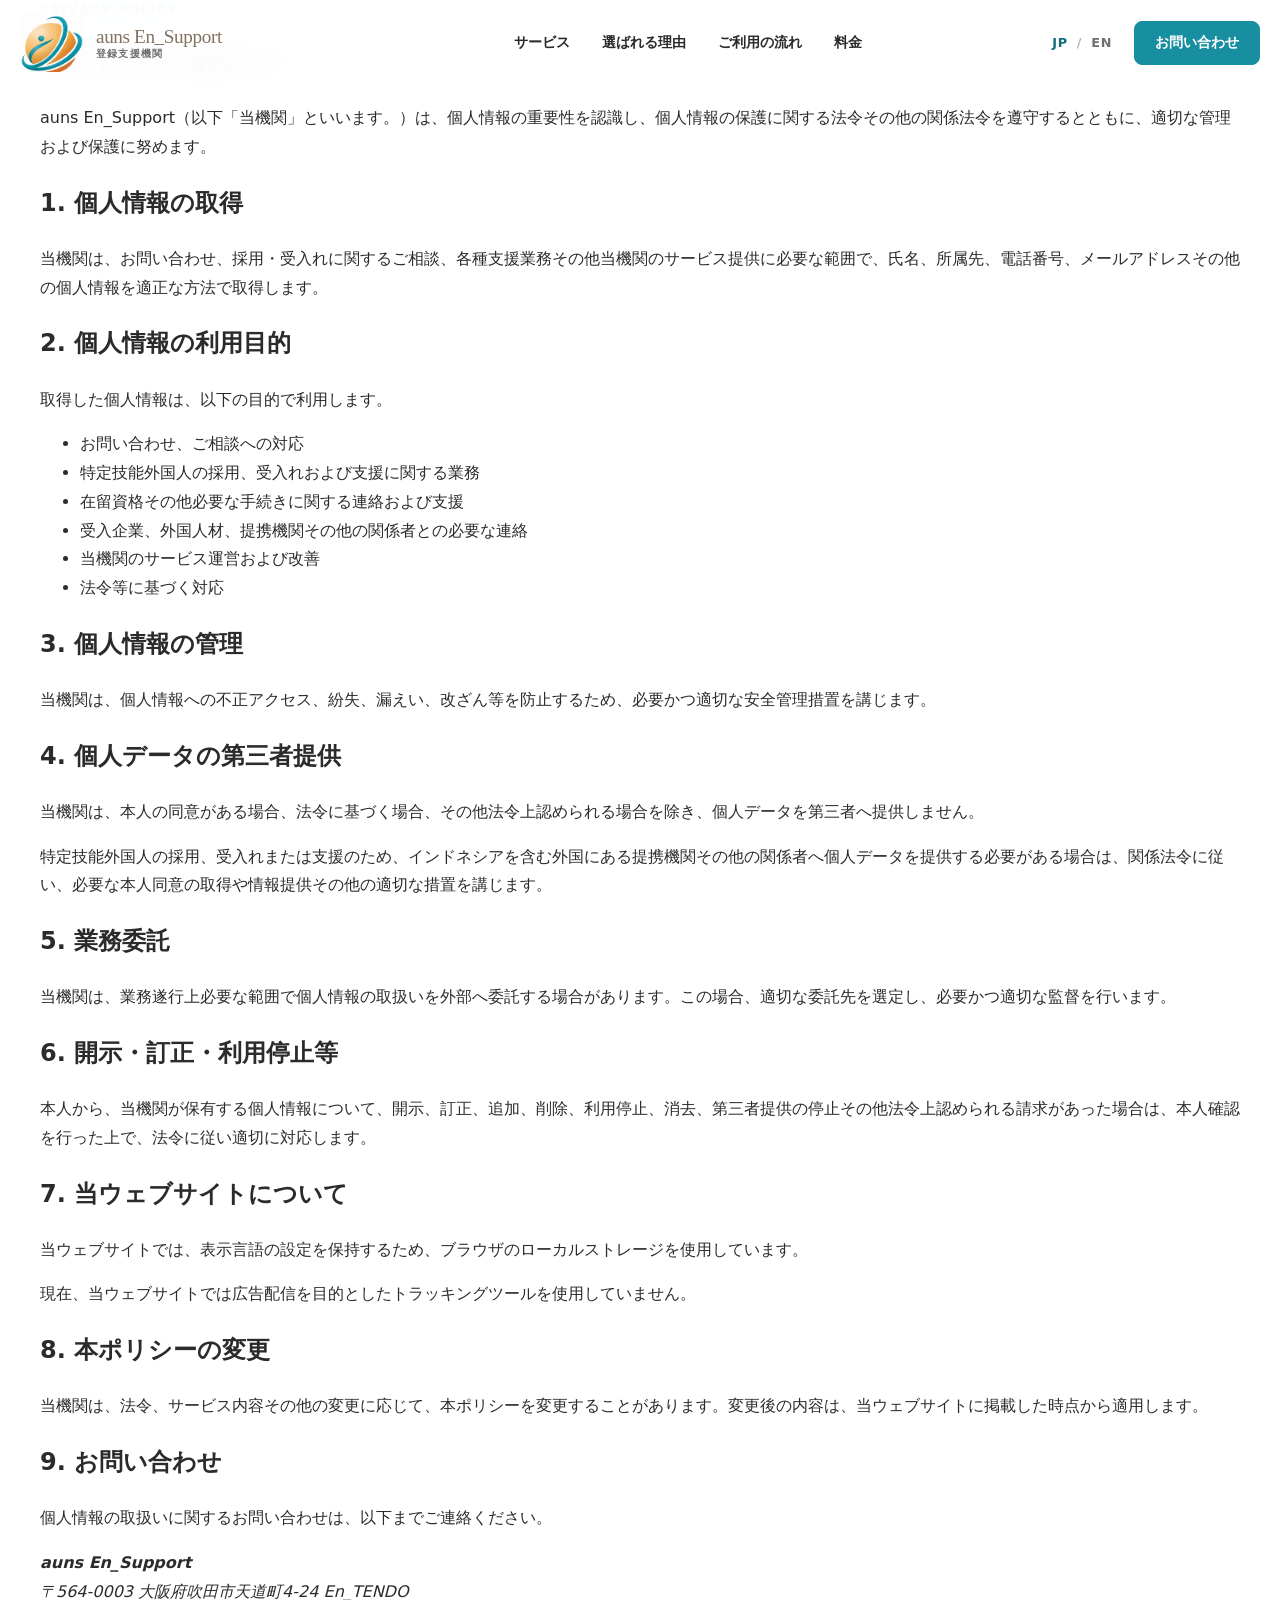
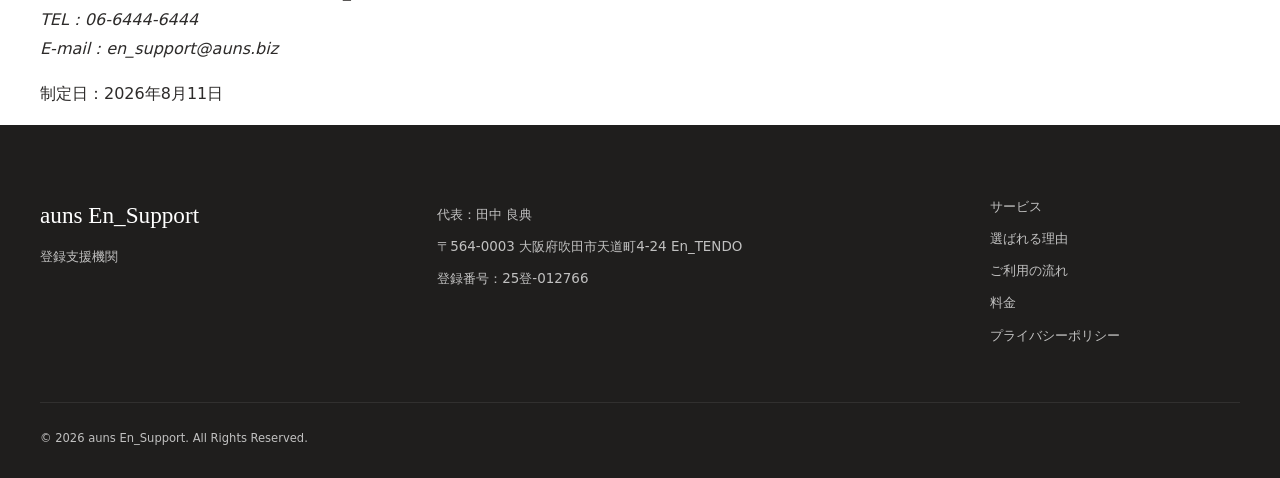
==== privacy.html @ ae688787 "V10" ====
<!DOCTYPE html>
<html lang="ja">
<head>
  <meta charset="UTF-8">
  <meta name="viewport" content="width=device-width, initial-scale=1.0">

  <!-- Pre-launch search settings: change to index,follow when the final domain goes live -->
  <meta name="robots" content="noindex,nofollow">
  <meta name="theme-color" content="#178fa0">

  <title>プライバシーポリシー｜auns En_Support</title>
  <meta name="description" content="auns En_Supportのプライバシーポリシーです。個人情報の取得、利用目的、管理、第三者提供、開示等の取扱いについてご案内します。">

  <meta property="og:type" content="website">
  <meta property="og:site_name" content="auns En_Support">
  <meta property="og:title" content="プライバシーポリシー｜auns En_Support">
  <meta property="og:description" content="auns En_Supportの個人情報の取扱いに関する方針をご案内します。">
  <meta property="og:locale" content="ja_JP">
  <meta property="og:locale:alternate" content="en_US">
  <meta name="twitter:card" content="summary">

  <link rel="icon" href="assets/images/logo-mark.png" type="image/png">
  <link rel="stylesheet" href="assets/css/style.css">
</head>
<body data-page="privacy" class="legal-page">
  <header class="site-header" id="top">
    <div class="header-inner">
      <a class="brand" href="index.html#top" aria-label="auns En_Support トップへ">
        <img src="assets/images/logo-mark.png" alt="" class="brand-mark" aria-hidden="true">
        <span class="brand-wordmark">
          <strong>auns En_Support</strong>
          <small data-i18n="brand.role">登録支援機関</small>
        </span>
      </a>

      <nav class="desktop-nav" aria-label="メインナビゲーション">
        <a href="index.html#service" data-i18n="nav.service">サービス</a>
        <a href="index.html#feature" data-i18n="nav.feature">選ばれる理由</a>
        <a href="index.html#flow" data-i18n="nav.flow">ご利用の流れ</a>
        <a href="index.html#price" data-i18n="nav.price">料金</a>
      </nav>

      <div class="header-actions">
        <button class="language-switch" type="button" id="languageSwitch" aria-label="表示言語を切り替える">
          <span class="lang-active" data-lang-label="current">JP</span>
          <span class="lang-divider">/</span>
          <span data-lang-label="next">EN</span>
        </button>
        <a class="button button-small desktop-contact" href="index.html#contact" data-i18n="nav.contact">お問い合わせ</a>
        <button class="menu-button" type="button" id="menuButton" aria-label="メニューを開く" aria-expanded="false">
          <span></span><span></span><span></span>
        </button>
      </div>
    </div>

    <div class="mobile-menu" id="mobileMenu">
      <nav aria-label="モバイルナビゲーション">
        <a href="index.html#service" data-i18n="nav.service">サービス</a>
        <a href="index.html#feature" data-i18n="nav.feature">選ばれる理由</a>
        <a href="index.html#flow" data-i18n="nav.flow">ご利用の流れ</a>
        <a href="index.html#price" data-i18n="nav.price">料金</a>
        <a href="index.html#contact" data-i18n="nav.contact">お問い合わせ</a>
      </nav>
    </div>
  </header>

  <main class="legal-main">
    <section class="legal-hero">
      <div class="container legal-container">
        <p class="section-label" data-i18n="privacy.eyebrow">PRIVACY POLICY</p>
        <h1 data-i18n="privacy.title">プライバシーポリシー</h1>
        <p class="legal-intro" data-i18n="privacy.intro">auns En_Support（以下「当機関」といいます。）は、個人情報の重要性を認識し、個人情報の保護に関する法令その他の関係法令を遵守するとともに、適切な管理および保護に努めます。</p>
      </div>
    </section>

    <section class="legal-content">
      <div class="container legal-container">
        <article class="legal-section">
          <h2 data-i18n="privacy.s1.title">1. 個人情報の取得</h2>
          <p data-i18n="privacy.s1.text">当機関は、お問い合わせ、採用・受入れに関するご相談、各種支援業務その他当機関のサービス提供に必要な範囲で、氏名、所属先、電話番号、メールアドレスその他の個人情報を適正な方法で取得します。</p>
        </article>

        <article class="legal-section">
          <h2 data-i18n="privacy.s2.title">2. 個人情報の利用目的</h2>
          <p data-i18n="privacy.s2.lead">取得した個人情報は、以下の目的で利用します。</p>
          <ul>
            <li data-i18n="privacy.s2.li1">お問い合わせ、ご相談への対応</li>
            <li data-i18n="privacy.s2.li2">特定技能外国人の採用、受入れおよび支援に関する業務</li>
            <li data-i18n="privacy.s2.li3">在留資格その他必要な手続きに関する連絡および支援</li>
            <li data-i18n="privacy.s2.li4">受入企業、外国人材、提携機関その他の関係者との必要な連絡</li>
            <li data-i18n="privacy.s2.li5">当機関のサービス運営および改善</li>
            <li data-i18n="privacy.s2.li6">法令等に基づく対応</li>
          </ul>
        </article>

        <article class="legal-section">
          <h2 data-i18n="privacy.s3.title">3. 個人情報の管理</h2>
          <p data-i18n="privacy.s3.text">当機関は、個人情報への不正アクセス、紛失、漏えい、改ざん等を防止するため、必要かつ適切な安全管理措置を講じます。</p>
        </article>

        <article class="legal-section">
          <h2 data-i18n="privacy.s4.title">4. 個人データの第三者提供</h2>
          <p data-i18n="privacy.s4.text1">当機関は、本人の同意がある場合、法令に基づく場合、その他法令上認められる場合を除き、個人データを第三者へ提供しません。</p>
          <p data-i18n="privacy.s4.text2">特定技能外国人の採用、受入れまたは支援のため、インドネシアを含む外国にある提携機関その他の関係者へ個人データを提供する必要がある場合は、関係法令に従い、必要な本人同意の取得や情報提供その他の適切な措置を講じます。</p>
        </article>

        <article class="legal-section">
          <h2 data-i18n="privacy.s5.title">5. 業務委託</h2>
          <p data-i18n="privacy.s5.text">当機関は、業務遂行上必要な範囲で個人情報の取扱いを外部へ委託する場合があります。この場合、適切な委託先を選定し、必要かつ適切な監督を行います。</p>
        </article>

        <article class="legal-section">
          <h2 data-i18n="privacy.s6.title">6. 開示・訂正・利用停止等</h2>
          <p data-i18n="privacy.s6.text">本人から、当機関が保有する個人情報について、開示、訂正、追加、削除、利用停止、消去、第三者提供の停止その他法令上認められる請求があった場合は、本人確認を行った上で、法令に従い適切に対応します。</p>
        </article>

        <article class="legal-section">
          <h2 data-i18n="privacy.s7.title">7. 当ウェブサイトについて</h2>
          <p data-i18n="privacy.s7.text1">当ウェブサイトでは、表示言語の設定を保持するため、ブラウザのローカルストレージを使用しています。</p>
          <p data-i18n="privacy.s7.text2">現在、当ウェブサイトでは広告配信を目的としたトラッキングツールを使用していません。</p>
        </article>

        <article class="legal-section">
          <h2 data-i18n="privacy.s8.title">8. 本ポリシーの変更</h2>
          <p data-i18n="privacy.s8.text">当機関は、法令、サービス内容その他の変更に応じて、本ポリシーを変更することがあります。変更後の内容は、当ウェブサイトに掲載した時点から適用します。</p>
        </article>

        <article class="legal-section legal-contact">
          <h2 data-i18n="privacy.s9.title">9. お問い合わせ</h2>
          <p data-i18n="privacy.s9.text">個人情報の取扱いに関するお問い合わせは、以下までご連絡ください。</p>
          <address>
            <strong data-i18n="privacy.contact.name">auns En_Support</strong><br>
            <span data-i18n="privacy.contact.address">〒564-0003 大阪府吹田市天道町4-24 En_TENDO</span><br>
            TEL：<a href="tel:0664446444">06-6444-6444</a><br>
            E-mail：<a href="mailto:en_support@auns.biz">en_support@auns.biz</a>
          </address>
        </article>

        <p class="legal-effective" data-i18n="privacy.effective">制定日：2026年8月11日</p>
      </div>
    </section>
  </main>

  <footer class="site-footer">
    <div class="container footer-grid">
      <div class="footer-brand">
        <strong>auns En_Support</strong>
        <p data-i18n="footer.role">登録支援機関</p>
      </div>
      <div class="footer-info">
        <p><span data-i18n="footer.representative">代表</span>：<span data-i18n="footer.representativeValue">田中 良典</span></p>
        <p data-i18n="footer.address">〒564-0003 大阪府吹田市天道町4-24 En_TENDO</p>
        <p><span data-i18n="footer.registration">登録番号</span>：25登-012766</p>
      </div>
      <div class="footer-links">
        <a href="index.html#service" data-i18n="nav.service">サービス</a>
        <a href="index.html#feature" data-i18n="nav.feature">選ばれる理由</a>
        <a href="index.html#flow" data-i18n="nav.flow">ご利用の流れ</a>
        <a href="index.html#price" data-i18n="nav.price">料金</a>
        <a href="privacy.html" data-i18n="footer.privacy">プライバシーポリシー</a>
      </div>
    </div>
    <div class="container footer-bottom">
      <small>© 2026 auns En_Support. All Rights Reserved.</small>
    </div>
  </footer>

  <script src="assets/js/main.js"></script>
</body>
</html>
---- assets/css/style.css ----
:root {
  --teal: #178fa0;
  --teal-dark: #0d6d79;
  --gold: #dc9140;
  --beige: #b49f84;
  --beige-soft: #f2ebe1;
  --ink: #2d2b2a;
  --muted: #6e706f;
  --surface: #f7f7f4;
  --line: #e5e0d8;
  --white: #ffffff;
  --shadow: 0 24px 60px rgba(38, 47, 48, 0.08);
  --radius: 22px;
  --container: 1200px;
  --header-height: 86px;
}

* {
  box-sizing: border-box;
}

html {
  scroll-behavior: smooth;
  scroll-padding-top: calc(var(--header-height) + 24px);
}

body {
  margin: 0;
  color: var(--ink);
  background: var(--white);
  font-family: "Noto Sans JP", "Yu Gothic", "Hiragino Kaku Gothic ProN", system-ui, -apple-system, BlinkMacSystemFont, sans-serif;
  font-size: 16px;
  line-height: 1.8;
  -webkit-font-smoothing: antialiased;
}

body.menu-open {
  overflow: hidden;
}

a {
  color: inherit;
  text-decoration: none;
}

button,
a {
  -webkit-tap-highlight-color: transparent;
}

button {
  font: inherit;
}

img {
  display: block;
  max-width: 100%;
}

.container {
  width: min(calc(100% - 48px), var(--container));
  margin-inline: auto;
}

.section,
.section-shell {
  position: relative;
}

.section {
  padding: 104px 0;
}

.section-heading {
  max-width: 860px;
  margin-bottom: 52px;
}

.section-heading h2 {
  margin: 10px 0 18px;
  font-size: clamp(2rem, 4vw, 3.3rem);
  line-height: 1.35;
  letter-spacing: -0.02em;
}

.heading-line {
  display: block;
  white-space: nowrap;
}

.section-heading > p:last-child {
  margin: 0;
  color: var(--muted);
  font-size: 1.02rem;
}

.section-label,
.eyebrow,
.partner-kicker,
.network-kicker,
.feature-en {
  margin: 0;
  color: var(--teal-dark);
  font-size: 0.74rem;
  font-weight: 700;
  letter-spacing: 0.18em;
}

.button {
  display: inline-flex;
  align-items: center;
  justify-content: center;
  min-height: 52px;
  padding: 0 28px;
  border: 1px solid var(--teal);
  border-radius: 8px;
  background: var(--teal);
  color: var(--white);
  font-weight: 700;
  transition: transform 0.25s ease, background 0.25s ease, border-color 0.25s ease;
}

.button:hover {
  transform: translateY(-2px);
  background: var(--teal-dark);
  border-color: var(--teal-dark);
}

.button-small {
  min-height: 44px;
  padding-inline: 20px;
  font-size: 0.9rem;
}

.text-link {
  display: inline-flex;
  margin-top: 20px;
  color: var(--teal-dark);
  font-weight: 700;
}

.site-header {
  position: fixed;
  inset: 0 0 auto;
  z-index: 1000;
  min-height: var(--header-height);
  background: rgba(255, 255, 255, 0.92);
  backdrop-filter: blur(14px);
  border-bottom: 1px solid transparent;
  transition: border-color 0.25s ease, box-shadow 0.25s ease;
}

.site-header.scrolled {
  border-color: var(--line);
  box-shadow: 0 8px 30px rgba(20, 35, 36, 0.05);
}

.header-inner {
  width: min(calc(100% - 40px), 1360px);
  min-height: var(--header-height);
  margin-inline: auto;
  display: grid;
  grid-template-columns: 210px 1fr auto;
  align-items: center;
  gap: 28px;
}

.brand {
  display: flex;
  align-items: center;
  min-width: 0;
}

.brand-image {
  width: auto;
  height: 74px;
  object-fit: contain;
}

.desktop-nav {
  display: flex;
  justify-content: center;
  gap: clamp(18px, 2.5vw, 40px);
}

.desktop-nav a {
  position: relative;
  font-size: 0.9rem;
  font-weight: 600;
}

.desktop-nav a::after {
  content: "";
  position: absolute;
  left: 0;
  bottom: -8px;
  width: 0;
  height: 1px;
  background: var(--teal);
  transition: width 0.25s ease;
}

.desktop-nav a:hover::after {
  width: 100%;
}

.header-actions {
  display: flex;
  align-items: center;
  gap: 16px;
}

.language-switch {
  border: 0;
  background: transparent;
  color: var(--muted);
  cursor: pointer;
  font-size: 0.8rem;
  font-weight: 700;
  letter-spacing: 0.05em;
}

.language-switch .lang-active {
  color: var(--teal-dark);
}

.lang-divider {
  margin-inline: 4px;
  color: #bab5ad;
}

.menu-button {
  display: none;
  width: 44px;
  height: 44px;
  padding: 10px;
  border: 0;
  background: transparent;
  cursor: pointer;
}

.menu-button span {
  display: block;
  width: 100%;
  height: 1px;
  margin: 6px 0;
  background: var(--ink);
  transition: transform 0.25s ease, opacity 0.25s ease;
}

.mobile-menu {
  display: none;
}

.hero {
  min-height: 100svh;
  padding: calc(var(--header-height) + 70px) 0 80px;
  overflow: hidden;
  background:
    radial-gradient(circle at 78% 30%, rgba(23, 143, 160, 0.10), transparent 28%),
    radial-gradient(circle at 82% 72%, rgba(220, 145, 64, 0.08), transparent 24%),
    linear-gradient(180deg, #fff 0%, #fcfcfa 100%);
}

.hero-grid {
  min-height: calc(100svh - var(--header-height) - 150px);
  display: grid;
  grid-template-columns: 1.12fr 0.88fr;
  align-items: center;
  gap: 40px;
}

.hero-copy {
  position: relative;
  z-index: 2;
  max-width: 760px;
}

.hero-title {
  margin: 18px 0 24px;
  font-family: "Yu Mincho", "Hiragino Mincho ProN", Georgia, serif;
  font-size: clamp(3rem, 5.35vw, 5.9rem);
  font-weight: 500;
  line-height: 1.08;
  letter-spacing: -0.045em;
}

.hero-title-line {
  display: block;
  white-space: nowrap;
}

.hero-en {
  color: var(--teal);
}

.hero-lead {
  margin: 0 0 16px;
  font-size: clamp(1.18rem, 2vw, 1.55rem);
  font-weight: 700;
  line-height: 1.65;
}

.hero-text {
  max-width: 590px;
  margin: 0;
  color: var(--muted);
}

.hero-actions {
  margin-top: 34px;
}

.hero-meta {
  display: flex;
  flex-wrap: wrap;
  align-items: center;
  gap: 12px;
  margin-top: 28px;
  color: var(--muted);
  font-size: 0.82rem;
}

.meta-dot {
  width: 4px;
  height: 4px;
  border-radius: 50%;
  background: var(--gold);
}

.hero-visual {
  position: relative;
  min-height: 590px;
  display: grid;
  place-items: center;
}

.connection-core {
  position: relative;
  width: min(78vw, 470px);
  aspect-ratio: 1;
  border-radius: 50%;
  background:
    radial-gradient(circle at 50% 50%, rgba(255,255,255,0.95) 0 45%, transparent 46%),
    conic-gradient(from 220deg, var(--beige) 0 33%, rgba(180,159,132,0.08) 34% 48%, var(--teal) 49% 81%, rgba(23,143,160,0.10) 82% 100%);
  box-shadow: var(--shadow);
}

.connection-core::after {
  content: "";
  position: absolute;
  inset: 13%;
  border-radius: 50%;
  border: 1px solid rgba(23, 143, 160, 0.12);
}

.connection-node {
  position: absolute;
  z-index: 3;
  width: 18px;
  height: 18px;
  border-radius: 50%;
  box-shadow: 0 0 0 12px rgba(255,255,255,0.9);
}

.node-a {
  left: 20%;
  top: 35%;
  background: var(--beige);
}

.node-b {
  right: 20%;
  bottom: 34%;
  background: var(--teal);
}

.connection-line {
  position: absolute;
  z-index: 2;
  left: 28%;
  top: 48%;
  width: 44%;
  height: 2px;
  background: linear-gradient(90deg, var(--beige), var(--teal));
  transform: rotate(13deg);
  transform-origin: center;
}

.visual-en {
  position: absolute;
  inset: 0;
  display: grid;
  place-items: center;
  font-family: Georgia, serif;
  font-size: 5.2rem;
  color: rgba(23, 143, 160, 0.15);
}

.visual-label {
  position: absolute;
  z-index: 4;
  padding: 6px 10px;
  border-radius: 999px;
  background: rgba(255,255,255,0.88);
  color: var(--muted);
  font-size: 0.66rem;
  font-weight: 700;
  letter-spacing: 0.12em;
}

.label-id {
  left: 6%;
  bottom: 18%;
}

.label-jp {
  right: 8%;
  top: 18%;
}

.orbit {
  position: absolute;
  width: 520px;
  height: 220px;
  border-radius: 50%;
  border: 1px solid rgba(23, 143, 160, 0.18);
  transform: rotate(-24deg);
}

.orbit-two {
  width: 450px;
  height: 190px;
  border-color: rgba(220, 145, 64, 0.18);
  transform: rotate(28deg);
}

.service-grid {
  display: grid;
  grid-template-columns: repeat(4, 1fr);
  border-top: 1px solid var(--line);
  border-left: 1px solid var(--line);
}

.service-card {
  min-height: 300px;
  padding: 34px 28px;
  border-right: 1px solid var(--line);
  border-bottom: 1px solid var(--line);
  background: var(--white);
}

.card-number {
  color: var(--teal);
  font-size: 0.75rem;
  font-weight: 700;
  letter-spacing: 0.15em;
}

.service-card h3 {
  margin: 44px 0 16px;
  font-size: 1.35rem;
}

.service-card p,
.feature-item p,
.partner-card p {
  margin: 0;
  color: var(--muted);
}

.industry-block {
  margin-top: 58px;
  padding-top: 34px;
  border-top: 1px solid var(--line);
}

.industry-title {
  margin: 0 0 18px;
  font-weight: 700;
}

.industry-list {
  display: flex;
  flex-wrap: wrap;
  gap: 10px;
}

.industry-list span {
  padding: 8px 13px;
  border: 1px solid var(--line);
  border-radius: 999px;
  color: var(--muted);
  font-size: 0.85rem;
}

.section-feature {
  overflow: hidden;
  background: var(--surface);
}

.section-feature::before {
  content: "";
  position: absolute;
  width: 520px;
  height: 520px;
  right: -230px;
  top: 80px;
  border: 1px solid rgba(23,143,160,0.13);
  border-radius: 50%;
}

.network-panel {
  position: relative;
  overflow: hidden;
  display: grid;
  grid-template-columns: 1fr 110px 1.15fr 110px 1fr;
  align-items: stretch;
  gap: 10px;
  padding: 34px;
  border: 1px solid var(--line);
  border-radius: var(--radius);
  background:
    radial-gradient(circle at 50% 50%, rgba(23,143,160,0.06), transparent 44%),
    rgba(255,255,255,0.88);
}

.network-panel::before {
  content: "";
  position: absolute;
  left: 8%;
  right: 8%;
  top: 50%;
  height: 58%;
  border: 1px solid rgba(23, 143, 160, 0.12);
  border-radius: 50%;
  transform: translateY(-50%) rotate(-2deg);
  pointer-events: none;
}

.network-node {
  position: relative;
  z-index: 1;
  padding: 28px;
  border-radius: 16px;
  background: rgba(255,255,255,0.96);
}

.network-node-main {
  border: 1px solid rgba(23, 143, 160, 0.22);
  box-shadow: 0 16px 36px rgba(23, 143, 160, 0.10);
}

.network-node strong {
  display: block;
  margin: 8px 0 14px;
  font-size: 1.25rem;
}

.network-node p {
  margin: 0;
  color: var(--muted);
  font-size: 0.9rem;
}

.network-connector {
  display: flex;
  align-items: center;
  justify-content: center;
}

.network-connector span {
  width: 70px;
  height: 1px;
  background: linear-gradient(90deg, var(--beige), var(--teal));
}

.network-connector i {
  width: 8px;
  height: 8px;
  margin-left: -4px;
  border-top: 1px solid var(--teal);
  border-right: 1px solid var(--teal);
  transform: rotate(45deg);
}

.feature-grid {
  display: grid;
  grid-template-columns: repeat(3, 1fr);
  gap: 34px;
  margin-top: 70px;
}

.feature-item {
  padding-top: 24px;
  border-top: 1px solid var(--line);
}

.feature-item h3 {
  margin: 12px 0 16px;
  font-size: 1.35rem;
  line-height: 1.55;
}

.en-concept {
  position: relative;
  overflow: hidden;
  margin-top: 90px;
  padding: 48px 54px;
  display: grid;
  grid-template-columns: 180px 1fr;
  align-items: center;
  gap: 40px;
  border-radius: var(--radius);
  background: var(--ink);
  color: var(--white);
}

.en-concept h3 {
  margin: 8px 0 10px;
  font-family: Georgia, serif;
  font-size: clamp(2.1rem, 4vw, 3.8rem);
  font-weight: 400;
}

.en-concept p:last-child {
  margin: 0;
  color: rgba(255,255,255,0.72);
}

.en-concept .section-label {
  color: #7dd5df;
}

.en-concept-mark {
  width: 160px;
  height: 160px;
  display: grid;
  place-items: center;
  border: 1px solid rgba(255,255,255,0.2);
  border-radius: 50%;
  font-family: Georgia, serif;
  font-size: 4rem;
  color: #7dd5df;
}

.flow-list {
  position: relative;
  display: grid;
  grid-template-columns: repeat(7, 1fr);
  gap: 0;
  margin: 0;
  padding: 0;
  list-style: none;
}

.flow-list::before {
  content: "";
  position: absolute;
  left: 5%;
  right: 5%;
  top: 27px;
  height: 1px;
  background: var(--line);
}

.flow-list li {
  position: relative;
  z-index: 1;
  min-width: 0;
  text-align: center;
}

.flow-list span {
  width: 54px;
  height: 54px;
  margin: 0 auto 18px;
  display: grid;
  place-items: center;
  border-radius: 50%;
  background: var(--white);
  border: 1px solid var(--teal);
  color: var(--teal-dark);
  font-size: 0.75rem;
  font-weight: 700;
}

.flow-list strong {
  display: block;
  padding-inline: 8px;
  font-size: 0.92rem;
  line-height: 1.5;
}

.section-price {
  background: var(--surface);
}

.price-grid {
  display: grid;
  grid-template-columns: repeat(3, 1fr);
  gap: 18px;
}

.price-card {
  min-height: 250px;
  padding: 34px;
  display: flex;
  flex-direction: column;
  justify-content: center;
  border: 1px solid var(--line);
  border-radius: var(--radius);
  background: var(--white);
}

.price-card-main {
  border-color: rgba(23, 143, 160, 0.45);
  box-shadow: 0 18px 50px rgba(23, 143, 160, 0.10);
}

.price-card p {
  margin: 0 0 18px;
  color: var(--muted);
  font-weight: 700;
}

.price-card strong {
  display: block;
  font-family: Georgia, "Yu Mincho", serif;
  font-size: clamp(2rem, 4vw, 3rem);
  font-weight: 400;
  line-height: 1.2;
}

.price-card strong span {
  margin-left: 4px;
  font-family: inherit;
  font-size: 1rem;
}

.price-card small {
  margin-top: 18px;
  color: var(--muted);
}

.price-note {
  margin: 24px 0 0;
  color: var(--muted);
  font-size: 0.82rem;
}

.partner-grid {
  display: grid;
  grid-template-columns: 1fr 1fr;
  gap: 22px;
}

.partner-card {
  min-height: 330px;
  padding: 46px;
  border: 1px solid var(--line);
  border-radius: var(--radius);
  background: var(--white);
}

.partner-card h3 {
  margin: 14px 0 24px;
  font-family: Georgia, "Yu Mincho", serif;
  font-size: clamp(2.2rem, 4vw, 3.8rem);
  font-weight: 400;
}

.partner-note {
  display: inline-block;
  margin-top: 22px;
  color: var(--teal-dark);
  font-size: 0.82rem;
  font-weight: 700;
}

.section-contact {
  padding: 110px 0;
  background: var(--ink);
  color: var(--white);
}

.contact-grid {
  display: grid;
  grid-template-columns: 0.8fr 1.2fr;
  align-items: end;
  gap: 80px;
}

.contact-copy .section-label {
  color: #7dd5df;
}

.contact-copy h2 {
  margin: 12px 0 18px;
  font-size: clamp(2rem, 4vw, 3.4rem);
}

.contact-copy p:last-child {
  margin: 0;
  color: rgba(255,255,255,0.65);
}

.contact-actions {
  border-top: 1px solid rgba(255,255,255,0.16);
}

.contact-link {
  display: grid;
  grid-template-columns: 100px 1fr;
  align-items: center;
  gap: 24px;
  padding: 26px 0;
  border-bottom: 1px solid rgba(255,255,255,0.16);
}

.contact-link span {
  color: #7dd5df;
  font-size: 0.7rem;
  font-weight: 700;
  letter-spacing: 0.16em;
}

.contact-link strong {
  font-size: clamp(1rem, 2.4vw, 1.5rem);
  font-weight: 500;
}

.site-footer {
  padding: 70px 0 26px;
  background: #1f1e1d;
  color: rgba(255,255,255,0.72);
}

.footer-grid {
  display: grid;
  grid-template-columns: 1.1fr 1.6fr 0.8fr;
  gap: 54px;
}

.footer-brand strong {
  color: var(--white);
  font-family: Georgia, serif;
  font-size: 1.45rem;
  font-weight: 400;
}

.footer-brand p,
.footer-info p {
  margin: 8px 0 0;
  font-size: 0.84rem;
}

.footer-links {
  display: grid;
  gap: 8px;
  align-content: start;
  font-size: 0.84rem;
}

.footer-bottom {
  margin-top: 54px;
  padding-top: 20px;
  border-top: 1px solid rgba(255,255,255,0.08);
}

.footer-bottom small {
  font-size: 0.72rem;
}

.reveal {
  opacity: 0;
  transform: translateY(20px);
  transition:
    opacity 1.1s cubic-bezier(0.22, 1, 0.36, 1),
    transform 1.1s cubic-bezier(0.22, 1, 0.36, 1);
}

.reveal.is-visible {
  opacity: 1;
  transform: none;
}

@media (prefers-reduced-motion: reduce) {
  html { scroll-behavior: auto; }
  *, *::before, *::after {
    animation-duration: 0.01ms !important;
    animation-iteration-count: 1 !important;
    transition-duration: 0.01ms !important;
  }
  .reveal { opacity: 1; transform: none; }
}

@media (max-width: 1080px) {
  .header-inner {
    grid-template-columns: 220px 1fr auto;
    gap: 16px;
  }

  .desktop-nav {
    gap: 20px;
  }

  .desktop-contact {
    display: none;
  }

  .hero-grid {
    grid-template-columns: 1fr 0.85fr;
  }

  .hero-visual {
    min-height: 500px;
  }

  .connection-core {
    width: 390px;
  }

  .orbit {
    width: 440px;
    height: 180px;
  }

  .orbit-two {
    width: 380px;
    height: 150px;
  }

  .service-grid {
    grid-template-columns: repeat(2, 1fr);
  }

  .network-panel {
    grid-template-columns: 1fr 60px 1.15fr 60px 1fr;
    padding: 22px;
  }

  .network-node {
    padding: 22px 18px;
  }
}

@media (max-width: 820px) {
  :root {
    --header-height: 72px;
  }

  .container {
    width: min(calc(100% - 32px), var(--container));
  }

  .section {
    padding: 78px 0;
  }

  .header-inner {
    width: min(calc(100% - 24px), 1360px);
    grid-template-columns: 1fr auto;
  }

  .brand-image {
    width: auto;
    height: 58px;
  }

  .desktop-nav,
  .desktop-contact {
    display: none;
  }

  .menu-button {
    display: block;
  }

  .menu-button.is-open span:nth-child(1) {
    transform: translateY(7px) rotate(45deg);
  }

  .menu-button.is-open span:nth-child(2) {
    opacity: 0;
  }

  .menu-button.is-open span:nth-child(3) {
    transform: translateY(-7px) rotate(-45deg);
  }

  .mobile-menu {
    position: fixed;
    inset: var(--header-height) 0 0;
    z-index: 999;
    padding: 30px 24px;
    background: rgba(255,255,255,0.98);
    opacity: 0;
    visibility: hidden;
    transform: translateY(-10px);
    transition: opacity 0.25s ease, visibility 0.25s ease, transform 0.25s ease;
  }

  .mobile-menu.is-open {
    opacity: 1;
    visibility: visible;
    transform: none;
  }

  .mobile-menu nav {
    display: grid;
    gap: 0;
  }

  .mobile-menu a {
    padding: 20px 0;
    border-bottom: 1px solid var(--line);
    font-size: 1.1rem;
    font-weight: 700;
  }

  .hero {
    min-height: auto;
    padding: calc(var(--header-height) + 70px) 0 72px;
  }

  .hero-grid {
    min-height: auto;
    grid-template-columns: 1fr;
    gap: 48px;
  }

  .hero-title {
    font-size: clamp(3rem, 12vw, 5rem);
  }

  .hero-title-line,
  .heading-line {
    white-space: normal;
  }

  .hero-visual {
    min-height: 440px;
  }

  .connection-core {
    width: min(88vw, 410px);
  }

  .orbit {
    width: min(96vw, 450px);
  }

  .orbit-two {
    width: min(84vw, 380px);
  }

  .section-heading {
    margin-bottom: 44px;
  }

  .section-heading h2 {
    font-size: clamp(1.85rem, 7.5vw, 2.8rem);
  }

  .service-grid,
  .feature-grid,
  .price-grid,
  .partner-grid,
  .contact-grid,
  .footer-grid {
    grid-template-columns: 1fr;
  }

  .service-card {
    min-height: 230px;
  }

  .network-panel {
    grid-template-columns: 1fr;
    gap: 12px;
    padding: 18px;
  }

  .network-connector {
    min-height: 44px;
    flex-direction: column;
  }

  .network-connector span {
    width: 1px;
    height: 30px;
    background: linear-gradient(180deg, var(--beige), var(--teal));
  }

  .network-connector i {
    margin: -4px 0 0;
    border-top: 0;
    border-right: 1px solid var(--teal);
    border-bottom: 1px solid var(--teal);
    transform: rotate(45deg);
  }

  .feature-grid {
    gap: 42px;
  }

  .en-concept {
    grid-template-columns: 1fr;
    padding: 36px 28px;
  }

  .en-concept-mark {
    width: 110px;
    height: 110px;
    font-size: 3rem;
  }

  .flow-list {
    grid-template-columns: 1fr;
    gap: 0;
  }

  .flow-list::before {
    left: 26px;
    right: auto;
    top: 26px;
    bottom: 26px;
    width: 1px;
    height: auto;
  }

  .flow-list li {
    min-height: 88px;
    display: grid;
    grid-template-columns: 54px 1fr;
    align-items: start;
    gap: 22px;
    text-align: left;
  }

  .flow-list span {
    margin: 0;
  }

  .flow-list strong {
    padding: 12px 0 0;
    font-size: 1rem;
  }

  .price-card {
    min-height: 220px;
  }

  .contact-grid {
    gap: 42px;
  }

  .footer-grid {
    gap: 28px;
  }
}

@media (max-width: 520px) {
  .language-switch {
    font-size: 0.72rem;
  }

  .hero-meta {
    align-items: flex-start;
    flex-direction: column;
    gap: 6px;
  }

  .meta-dot {
    display: none;
  }

  .hero-visual {
    min-height: 360px;
  }

  .connection-core {
    width: min(86vw, 330px);
  }

  .orbit {
    width: min(94vw, 350px);
    height: 150px;
  }

  .orbit-two {
    width: min(82vw, 300px);
    height: 125px;
  }

  .visual-en {
    font-size: 4rem;
  }

  .partner-card {
    padding: 32px 26px;
  }

  .contact-link {
    grid-template-columns: 72px 1fr;
    gap: 14px;
  }
}

/* =========================================================
   V3 refinements: brand header, orbit/network HERO, partners
   ========================================================= */

.header-inner {
  grid-template-columns: minmax(260px, 310px) 1fr auto;
}

.brand {
  gap: 12px;
  min-height: 64px;
}

.brand-mark {
  width: 64px;
  height: 58px;
  flex: 0 0 auto;
  object-fit: contain;
}

.brand-wordmark {
  min-width: 0;
  display: grid;
  gap: 1px;
  line-height: 1.05;
}

.brand-wordmark strong {
  white-space: nowrap;
  color: #82715f;
  font-family: Georgia, "Yu Mincho", "Hiragino Mincho ProN", serif;
  font-size: 1.2rem;
  font-weight: 500;
  letter-spacing: -0.02em;
}

.brand-wordmark small {
  color: var(--muted);
  font-size: 0.65rem;
  font-weight: 600;
  letter-spacing: 0.12em;
}

.hero-grid {
  grid-template-columns: 1.03fr 0.97fr;
  gap: clamp(28px, 4vw, 64px);
}

.hero-visual {
  min-height: 620px;
}

.hero-network {
  position: relative;
  width: min(42vw, 560px);
  aspect-ratio: 1;
  isolation: isolate;
}

.hero-network::before {
  content: "";
  position: absolute;
  inset: 4%;
  z-index: -3;
  border-radius: 50%;
  background:
    radial-gradient(circle at 72% 28%, rgba(23,143,160,0.16), transparent 31%),
    radial-gradient(circle at 25% 78%, rgba(180,159,132,0.17), transparent 32%);
  filter: blur(24px);
}

.hero-network__ring {
  position: absolute;
  inset: 12%;
  z-index: 1;
  border-radius: 50%;
  background: conic-gradient(
    from -1deg,
    #2096a7 0deg 164deg,
    #d6edf0 164deg 180deg,
    #d8c6ac 180deg 344deg,
    #efe5d8 344deg 360deg
  );
  -webkit-mask: radial-gradient(circle, transparent 0 55%, #000 56% 100%);
  mask: radial-gradient(circle, transparent 0 55%, #000 56% 100%);
  filter: drop-shadow(0 22px 34px rgba(29, 83, 88, 0.09));
}

.hero-network__ring::after {
  content: "";
  position: absolute;
  inset: 5%;
  border-radius: 50%;
  border: 1px solid rgba(255,255,255,0.54);
}

.hero-network__orbit {
  position: absolute;
  z-index: 0;
  left: 50%;
  top: 50%;
  border-radius: 50%;
  pointer-events: none;
}

.hero-network__orbit--teal {
  width: 112%;
  height: 38%;
  border: 1.25px solid rgba(23,143,160,0.48);
  transform: translate(-50%, -50%) rotate(-28deg);
}

.hero-network__orbit--beige {
  width: 104%;
  height: 31%;
  border: 1px solid rgba(180,159,132,0.40);
  transform: translate(-50%, -50%) rotate(27deg);
}

.hero-network__bridge {
  position: absolute;
  inset: 0;
  z-index: 2;
  width: 100%;
  height: 100%;
  overflow: visible;
  pointer-events: none;
}

.hero-network__bridge-line,
.hero-network__bridge-dots {
  fill: none;
  vector-effect: non-scaling-stroke;
}

.hero-network__bridge-line {
  stroke: #b69e7e;
  stroke-width: 1.6;
  opacity: 0.72;
}

.hero-network__bridge-dots {
  stroke: #5ab5c1;
  stroke-width: 1.4;
  stroke-linecap: round;
  stroke-dasharray: 1 9;
  opacity: 0.45;
}

.hero-network__en {
  position: absolute;
  inset: 0;
  z-index: 3;
  display: grid;
  place-items: center;
  color: rgba(23,143,160,0.13);
  font-family: Georgia, "Yu Mincho", serif;
  font-size: clamp(4.5rem, 7.8vw, 7.2rem);
  font-weight: 400;
  transform: translateY(-1%);
}

.hero-network__node {
  position: absolute;
  z-index: 4;
  width: 24px;
  height: 24px;
  border-radius: 50%;
  box-shadow:
    0 0 0 13px rgba(255,255,255,0.95),
    0 8px 24px rgba(30,45,46,0.08);
}

.hero-network__node--id {
  left: 25.5%;
  bottom: 24.5%;
  background: var(--beige);
}

.hero-network__node--jp {
  right: 24.5%;
  top: 26.5%;
  background: var(--teal);
}

.hero-network__label {
  position: absolute;
  z-index: 5;
  padding: 8px 15px;
  border: 1px solid rgba(121,130,130,0.15);
  border-radius: 999px;
  background: rgba(255,255,255,0.92);
  box-shadow: 0 10px 28px rgba(30,45,46,0.06);
  color: #657070;
  font-size: 0.67rem;
  font-weight: 800;
  letter-spacing: 0.16em;
}

.hero-network__label--id {
  left: 9%;
  bottom: 12%;
}

.hero-network__label--jp {
  right: 6%;
  top: 14%;
  color: var(--teal-dark);
}

@keyframes orbitDriftA {
  0%, 100% { transform: translate(-50%, -50%) rotate(-28deg); }
  50% { transform: translate(-50%, -50%) rotate(-24deg); }
}

@keyframes orbitDriftB {
  0%, 100% { transform: translate(-50%, -50%) rotate(27deg); }
  50% { transform: translate(-50%, -50%) rotate(31deg); }
}

.hero-network__orbit--teal { animation: orbitDriftA 16s ease-in-out infinite; }
.hero-network__orbit--beige { animation: orbitDriftB 19s ease-in-out infinite; }

#partner {
  background:
    radial-gradient(circle at 12% 22%, rgba(180,159,132,0.06), transparent 26%),
    radial-gradient(circle at 88% 78%, rgba(23,143,160,0.06), transparent 28%),
    var(--white);
}

.partner-grid {
  align-items: stretch;
}

.partner-card {
  min-height: 0;
  padding: 0;
  overflow: hidden;
  display: flex;
  flex-direction: column;
}

.partner-media {
  position: relative;
  min-height: 285px;
  overflow: hidden;
  border-bottom: 1px solid var(--line);
}

.partner-media--auns {
  background: #252525;
}

.partner-media__main {
  width: 100%;
  height: 100%;
  min-height: 285px;
  object-fit: cover;
}

.partner-media__badge {
  position: absolute;
  left: 24px;
  bottom: 22px;
  width: 150px;
  aspect-ratio: 1.42;
  object-fit: cover;
  border: 5px solid rgba(255,255,255,0.94);
  border-radius: 10px;
  box-shadow: 0 16px 36px rgba(0,0,0,0.18);
}

.partner-media--ksb {
  min-height: 285px;
  display: grid;
  place-items: center;
  background:
    radial-gradient(circle at 50% 45%, rgba(255,255,255,0.98), rgba(248,249,250,0.94) 58%, rgba(23,143,160,0.06)),
    linear-gradient(135deg, rgba(180,159,132,0.08), rgba(23,143,160,0.08));
}

.partner-media--ksb::before,
.partner-media--ksb::after {
  content: "";
  position: absolute;
  border-radius: 50%;
  border: 1px solid rgba(23,143,160,0.11);
}

.partner-media--ksb::before {
  width: 260px;
  height: 260px;
}

.partner-media--ksb::after {
  width: 340px;
  height: 130px;
  transform: rotate(-22deg);
}

.partner-ksb-logo {
  position: relative;
  z-index: 2;
  width: min(52%, 260px);
  max-height: 150px;
  object-fit: contain;
}

.partner-country {
  position: absolute;
  z-index: 3;
  right: 22px;
  bottom: 20px;
  padding: 7px 12px;
  border-radius: 999px;
  background: var(--white);
  color: var(--teal-dark);
  font-size: 0.65rem;
  font-weight: 800;
  letter-spacing: 0.16em;
  box-shadow: 0 8px 24px rgba(30,45,46,0.07);
}

.partner-content {
  flex: 1;
  padding: 38px 42px 42px;
  display: flex;
  flex-direction: column;
}

.partner-content h3 {
  margin: 12px 0 20px;
}

.partner-content .text-link {
  margin-top: auto;
  padding-top: 20px;
}

.partner-photo-row {
  display: grid;
  grid-template-columns: 1fr 1fr;
  gap: 10px;
  margin-top: 24px;
}

.partner-photo-row img {
  width: 100%;
  height: 92px;
  object-fit: cover;
  border-radius: 8px;
}

.partner-note {
  margin-top: 18px;
}

.partner-card--ksb .partner-note + .text-link {
  margin-top: 8px;
}

@media (prefers-reduced-motion: reduce) {
  .hero-network__orbit--teal,
  .hero-network__orbit--beige {
    animation: none !important;
  }
}

@media (max-width: 1080px) {
  .header-inner {
    grid-template-columns: minmax(220px, 270px) 1fr auto;
  }

  .brand-mark {
    width: 56px;
    height: 52px;
  }

  .brand-wordmark strong {
    font-size: 1.05rem;
  }

  .hero-network {
    width: min(45vw, 470px);
  }

  .hero-visual {
    min-height: 520px;
  }

  .partner-content {
    padding: 32px;
  }
}

@media (max-width: 820px) {
  .header-inner {
    grid-template-columns: 1fr auto;
  }

  .brand {
    gap: 8px;
  }

  .brand-mark {
    width: 48px;
    height: 46px;
  }

  .brand-wordmark strong {
    font-size: 0.98rem;
  }

  .brand-wordmark small {
    font-size: 0.56rem;
  }

  .hero-visual {
    min-height: 460px;
  }

  .hero-network {
    width: min(88vw, 440px);
  }

  .partner-media,
  .partner-media__main,
  .partner-media--ksb {
    min-height: 245px;
  }

  .partner-content {
    padding: 30px 28px 34px;
  }
}

@media (max-width: 520px) {
  .brand-wordmark strong {
    font-size: 0.9rem;
  }

  .brand-wordmark small {
    display: none;
  }

  .hero-visual {
    min-height: 380px;
  }

  .hero-network {
    width: min(92vw, 355px);
  }

  .hero-network__node {
    width: 17px;
    height: 17px;
    box-shadow: 0 0 0 9px rgba(255,255,255,0.96);
  }

  .hero-network__label {
    padding: 6px 10px;
    font-size: 0.58rem;
  }

  .partner-media,
  .partner-media__main,
  .partner-media--ksb {
    min-height: 220px;
  }

  .partner-media__badge {
    left: 16px;
    bottom: 16px;
    width: 118px;
    border-width: 4px;
  }

  .partner-photo-row img {
    height: 74px;
  }
}

/* V4: subtle service pictograms */
.service-card {
  position: relative;
  overflow: hidden;
  isolation: isolate;
}

.service-card .card-number,
.service-card h3,
.service-card p {
  position: relative;
  z-index: 2;
}

.service-visual {
  position: absolute;
  z-index: 1;
  right: -14px;
  bottom: -12px;
  width: 150px;
  height: 150px;
  color: var(--teal);
  opacity: 0.11;
  pointer-events: none;
  transform: rotate(-3deg);
}

.service-visual svg {
  width: 100%;
  height: 100%;
  fill: none;
  stroke: currentColor;
  stroke-width: 3;
  stroke-linecap: round;
  stroke-linejoin: round;
}

.service-card:nth-child(even) .service-visual {
  color: var(--beige);
  opacity: 0.15;
  transform: rotate(3deg);
}

/* V4: company section */
.section-company {
  padding-top: 92px;
  padding-bottom: 92px;
  background: var(--white);
}

.company-panel {
  position: relative;
  overflow: hidden;
  display: grid;
  grid-template-columns: 0.82fr 1.18fr;
  min-height: 470px;
  border: 1px solid var(--line);
  border-radius: var(--radius);
  background: var(--white);
}

.company-identity {
  position: relative;
  overflow: hidden;
  padding: 52px 50px;
  background:
    radial-gradient(circle at 10% 90%, rgba(220,145,64,0.09), transparent 40%),
    linear-gradient(145deg, #fbfbf8 0%, #f4f7f6 100%);
  border-right: 1px solid var(--line);
}

.company-kicker {
  margin: 12px 0 18px;
  color: var(--muted);
  font-size: 0.72rem;
  font-weight: 700;
  letter-spacing: 0.14em;
}

.company-registration {
  position: relative;
  z-index: 2;
  display: block;
  margin-top: 4px;
  font-family: Georgia, "Yu Mincho", serif;
  font-size: clamp(2.25rem, 4vw, 4.1rem);
  font-weight: 400;
  line-height: 1.18;
  letter-spacing: -0.025em;
}

.company-orbit {
  position: absolute;
  right: -52px;
  bottom: -72px;
  width: 300px;
  height: 300px;
  display: grid;
  place-items: center;
  border: 1px solid rgba(23,143,160,0.18);
  border-radius: 50%;
  color: rgba(23,143,160,0.18);
  font-family: Georgia, serif;
  font-size: 4.8rem;
}

.company-orbit::before,
.company-orbit::after {
  content: "";
  position: absolute;
  inset: 52px -42px;
  border: 1px solid rgba(180,159,132,0.17);
  border-radius: 50%;
  transform: rotate(28deg);
}

.company-orbit::after {
  inset: 76px -64px;
  border-color: rgba(23,143,160,0.13);
  transform: rotate(-20deg);
}

.company-orbit__dot {
  position: absolute;
  width: 12px;
  height: 12px;
  border-radius: 50%;
  background: var(--teal);
  box-shadow: 0 0 0 7px rgba(255,255,255,0.78);
}

.company-orbit__dot--one {
  right: 35px;
  top: 74px;
}

.company-orbit__dot--two {
  left: 44px;
  bottom: 62px;
  background: var(--beige);
}

.company-details {
  padding: 50px 54px;
}

.company-details h2 {
  margin: 0 0 30px;
  font-family: Georgia, "Yu Mincho", serif;
  font-size: clamp(2.1rem, 4vw, 3.8rem);
  font-weight: 400;
  line-height: 1.2;
}

.company-list {
  margin: 0;
  border-top: 1px solid var(--line);
}

.company-list > div {
  display: grid;
  grid-template-columns: 150px 1fr;
  gap: 26px;
  padding: 14px 0;
  border-bottom: 1px solid var(--line);
}

.company-list dt {
  color: var(--muted);
  font-size: 0.82rem;
  font-weight: 700;
}

.company-list dd {
  margin: 0;
  font-size: 0.94rem;
  word-break: break-word;
}

.company-list a:hover {
  color: var(--teal-dark);
}

@media (max-width: 820px) {
  .service-visual {
    right: -8px;
    bottom: -12px;
    width: 132px;
    height: 132px;
  }

  .company-panel {
    grid-template-columns: 1fr;
  }

  .company-identity {
    min-height: 330px;
    padding: 40px 32px;
    border-right: 0;
    border-bottom: 1px solid var(--line);
  }

  .company-details {
    padding: 38px 32px;
  }

  .company-list > div {
    grid-template-columns: 105px 1fr;
    gap: 18px;
  }
}

@media (max-width: 520px) {
  .section-company {
    padding-top: 72px;
    padding-bottom: 72px;
  }

  .company-identity,
  .company-details {
    padding-left: 26px;
    padding-right: 26px;
  }

  .company-list > div {
    grid-template-columns: 1fr;
    gap: 3px;
    padding: 12px 0;
  }
}

/* V5: logo-only group/partner cards and photo-led company profile */
.partner-media--logo {
  min-height: 250px;
  display: grid;
  place-items: center;
  padding: 42px;
  background:
    radial-gradient(circle at 50% 45%, rgba(255,255,255,0.99), rgba(248,249,250,0.96) 62%, rgba(23,143,160,0.05)),
    linear-gradient(135deg, rgba(180,159,132,0.06), rgba(23,143,160,0.06));
}

.partner-media--auns-logo::before,
.partner-media--auns-logo::after,
.partner-media--ksb::before,
.partner-media--ksb::after {
  content: "";
  position: absolute;
  border-radius: 50%;
  border: 1px solid rgba(23,143,160,0.10);
  pointer-events: none;
}

.partner-media--auns-logo::before,
.partner-media--ksb::before {
  width: 250px;
  height: 250px;
}

.partner-media--auns-logo::after,
.partner-media--ksb::after {
  width: 330px;
  height: 126px;
  transform: rotate(-22deg);
}

.partner-auns-logo {
  position: relative;
  z-index: 2;
  width: min(68%, 290px);
  max-height: 145px;
  object-fit: cover;
  object-position: center;
  border-radius: 8px;
  box-shadow: 0 16px 34px rgba(25,28,30,0.10);
}

.partner-ksb-logo {
  width: min(48%, 235px);
}

.partner-content {
  min-height: 300px;
}

.section-company {
  padding-top: 96px;
  padding-bottom: 96px;
  background:
    radial-gradient(circle at 92% 12%, rgba(23,143,160,0.045), transparent 24%),
    var(--white);
}

.company-heading {
  margin-bottom: 44px;
}

.company-panel {
  display: grid;
  grid-template-columns: 0.95fr 1.05fr;
  min-height: 470px;
  overflow: hidden;
  border: 1px solid var(--line);
  border-radius: var(--radius);
  background: var(--white);
  box-shadow: 0 18px 46px rgba(32,43,44,0.045);
}

.company-photo {
  position: relative;
  min-height: 470px;
  overflow: hidden;
  background: #202426;
}

.company-photo::after {
  content: "";
  position: absolute;
  inset: 0;
  background: linear-gradient(180deg, transparent 55%, rgba(20,25,27,0.48) 100%);
  pointer-events: none;
}

.company-photo img {
  width: 100%;
  height: 100%;
  min-height: 470px;
  object-fit: cover;
  object-position: center;
}

.company-photo__label {
  position: absolute;
  z-index: 2;
  left: 28px;
  bottom: 26px;
  padding: 8px 12px;
  border: 1px solid rgba(255,255,255,0.35);
  border-radius: 999px;
  background: rgba(24,33,35,0.56);
  backdrop-filter: blur(8px);
  color: var(--white);
  font-size: 0.66rem;
  font-weight: 800;
  letter-spacing: 0.14em;
}

.company-details {
  padding: 42px 48px;
  display: flex;
  align-items: center;
}

.company-list {
  width: 100%;
}

.company-list > div {
  grid-template-columns: 128px 1fr;
  padding: 13px 0;
}

@media (max-width: 820px) {
  .partner-media--logo {
    min-height: 225px;
    padding: 34px 28px;
  }

  .partner-auns-logo {
    width: min(72%, 270px);
  }

  .company-panel {
    grid-template-columns: 1fr;
  }

  .company-photo,
  .company-photo img {
    min-height: 360px;
  }

  .company-details {
    padding: 34px 30px;
  }
}

@media (max-width: 520px) {
  .partner-media--logo {
    min-height: 200px;
  }

  .partner-auns-logo {
    width: min(78%, 240px);
  }

  .company-heading {
    margin-bottom: 30px;
  }

  .company-photo,
  .company-photo img {
    min-height: 285px;
  }

  .company-photo__label {
    left: 18px;
    bottom: 16px;
    font-size: 0.56rem;
  }

  .company-details {
    padding: 28px 24px;
  }

  .company-list > div {
    grid-template-columns: 1fr;
    gap: 3px;
    padding: 12px 0;
  }
}

/* =========================================================
   V6 mobile refinements: HERO readability and mobile polish
   ========================================================= */
@media (max-width: 820px) {
  .hero {
    min-height: auto;
    padding: calc(var(--header-height) + 42px) 0 54px;
  }

  .hero-grid {
    min-height: auto;
    grid-template-columns: minmax(0, 1fr);
    align-items: start;
    gap: 26px;
  }

  .hero-copy {
    width: 100%;
    max-width: none;
  }

  .hero-title {
    margin: 14px 0 22px;
    font-size: clamp(2.7rem, 10.8vw, 4.2rem);
    line-height: 1.12;
    letter-spacing: -0.04em;
  }

  .hero-title-line {
    display: block;
    white-space: nowrap;
  }

  .hero-lead {
    font-size: clamp(1.05rem, 4.6vw, 1.28rem);
    line-height: 1.65;
  }

  .hero-text {
    max-width: 36rem;
  }

  .hero-actions {
    margin-top: 26px;
  }

  .hero-actions .button {
    min-width: 154px;
    padding-inline: 22px;
    white-space: nowrap;
  }

  .hero-meta {
    margin-top: 20px;
  }

  .hero-visual {
    width: 100%;
    min-height: 330px;
    margin-top: 2px;
  }

  .hero-network {
    width: min(88vw, 390px);
    margin-inline: auto;
  }
}

@media (max-width: 520px) {
  .hero {
    padding: calc(var(--header-height) + 34px) 0 48px;
  }

  .hero-grid {
    gap: 20px;
  }

  .hero-title {
    font-size: clamp(2.45rem, 11.2vw, 3.15rem);
    line-height: 1.12;
  }

  .hero-title-line {
    white-space: nowrap;
  }

  .hero-lead {
    margin-bottom: 12px;
    font-size: 1.02rem;
  }

  .hero-text {
    font-size: 0.93rem;
    line-height: 1.8;
  }

  .hero-actions .button {
    min-height: 48px;
    min-width: 150px;
    padding-inline: 20px;
    font-size: 0.92rem;
  }

  .hero-meta {
    font-size: 0.78rem;
    line-height: 1.65;
  }

  .hero-visual {
    min-height: 300px;
  }

  .hero-network {
    width: min(86vw, 330px);
  }

  .service-visual {
    width: 138px;
    height: 138px;
    opacity: 0.14;
  }

  .service-card:nth-child(even) .service-visual {
    opacity: 0.18;
  }

  .company-list dt {
    font-size: 0.86rem;
  }

  .company-list dd {
    font-size: 0.96rem;
    line-height: 1.7;
  }

  .section-contact {
    padding: 82px 0;
  }

  .contact-copy p:last-child {
    font-size: 0.94rem;
    line-height: 1.8;
  }

  .contact-link {
    grid-template-columns: 64px minmax(0, 1fr);
    padding: 22px 0;
  }

  .contact-link span {
    font-size: 0.72rem;
  }

  .contact-link strong {
    font-size: 1.05rem;
    overflow-wrap: anywhere;
  }

  .site-footer {
    padding: 54px 0 24px;
  }

  .footer-brand p,
  .footer-info p,
  .footer-links {
    font-size: 0.9rem;
    line-height: 1.8;
  }

  .footer-bottom {
    margin-top: 38px;
  }

  .footer-bottom small {
    font-size: 0.76rem;
  }
}

/* =========================================================
   V8 refinements: overseas recruitment + domestic transition
   ========================================================= */
.support-routes {
  display: grid;
  gap: 22px;
}

.support-route {
  position: relative;
  overflow: hidden;
  padding: 30px;
  border: 1px solid var(--line);
  border-radius: var(--radius);
  background: rgba(255, 255, 255, 0.92);
}

.support-route::before {
  content: "";
  position: absolute;
  width: 330px;
  height: 330px;
  right: -165px;
  top: -175px;
  border: 1px solid rgba(23, 143, 160, 0.10);
  border-radius: 50%;
  pointer-events: none;
}

.support-route--overseas {
  background:
    radial-gradient(circle at 8% 12%, rgba(216, 198, 172, 0.14), transparent 34%),
    rgba(255, 255, 255, 0.94);
}

.support-route--domestic {
  background:
    radial-gradient(circle at 92% 12%, rgba(23, 143, 160, 0.08), transparent 34%),
    rgba(255, 255, 255, 0.94);
}

.support-route__header {
  position: relative;
  z-index: 1;
  display: flex;
  align-items: baseline;
  justify-content: space-between;
  gap: 24px;
  margin-bottom: 22px;
  padding-bottom: 20px;
  border-bottom: 1px solid var(--line);
}

.support-route__header h3 {
  margin: 0;
  font-size: clamp(1.35rem, 2.3vw, 2rem);
  line-height: 1.45;
}

.route-label,
.route-kicker {
  margin: 0;
  color: var(--teal-dark);
  font-size: 0.68rem;
  font-weight: 700;
  letter-spacing: 0.16em;
}

.route-steps {
  position: relative;
  z-index: 1;
  display: grid;
  grid-template-columns: 1fr 70px 1.18fr 70px 1fr;
  align-items: stretch;
  gap: 10px;
}

.route-step {
  min-width: 0;
  padding: 24px;
  border-radius: 14px;
  background: rgba(255, 255, 255, 0.88);
}

.route-step--main {
  border: 1px solid rgba(23, 143, 160, 0.24);
  box-shadow: 0 14px 34px rgba(23, 143, 160, 0.09);
  background: rgba(255, 255, 255, 0.98);
}

.route-step strong {
  display: block;
  margin: 8px 0 12px;
  font-size: 1.12rem;
  line-height: 1.45;
}

.route-step p {
  margin: 0;
  color: var(--muted);
  font-size: 0.86rem;
  line-height: 1.75;
}

.route-connector {
  display: flex;
  align-items: center;
  justify-content: center;
}

.route-connector span {
  width: 50px;
  height: 1px;
  background: linear-gradient(90deg, var(--beige), var(--teal));
}

.route-connector i {
  width: 8px;
  height: 8px;
  margin-left: -4px;
  border-top: 1px solid var(--teal);
  border-right: 1px solid var(--teal);
  transform: rotate(45deg);
}

@media (max-width: 820px) {
  .support-route {
    padding: 20px;
  }

  .support-route__header {
    display: block;
  }

  .support-route__header h3 {
    margin-top: 8px;
    font-size: 1.45rem;
  }

  .route-steps {
    grid-template-columns: 1fr;
    gap: 10px;
  }

  .route-step {
    padding: 22px;
  }

  .route-connector {
    min-height: 38px;
    flex-direction: column;
  }

  .route-connector span {
    width: 1px;
    height: 26px;
    background: linear-gradient(180deg, var(--beige), var(--teal));
  }

  .route-connector i {
    margin: -4px 0 0;
    border-top: 0;
    border-right: 1px solid var(--teal);
    border-bottom: 1px solid var(--teal);
    transform: rotate(45deg);
  }
}

@media (max-width: 520px) {
  .support-routes {
    gap: 16px;
  }

  .support-route {
    padding: 16px;
  }

  .support-route__header {
    margin-bottom: 14px;
    padding-bottom: 14px;
  }

  .support-route__header h3 {
    font-size: 1.26rem;
  }

  .route-step {
    padding: 19px;
  }

  .route-step strong {
    font-size: 1.04rem;
  }

  .route-step p {
    font-size: 0.84rem;
  }
}
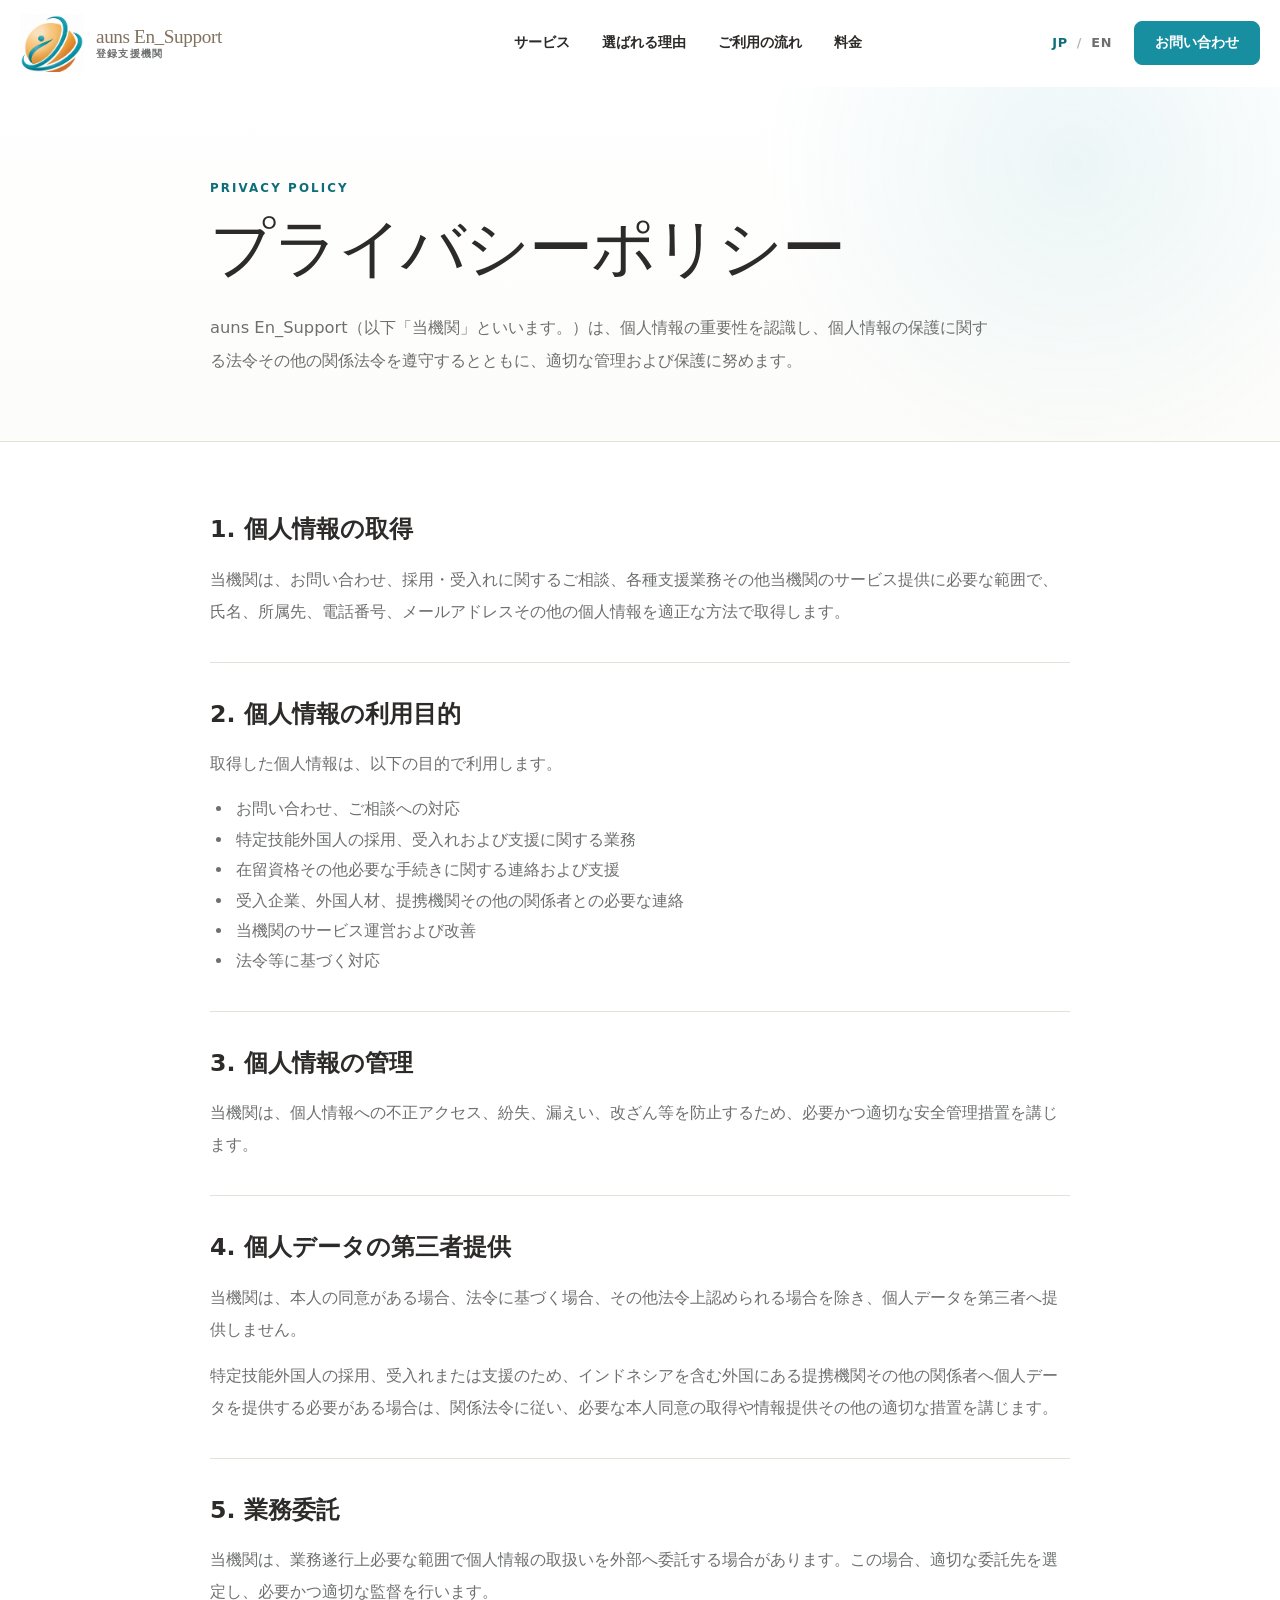
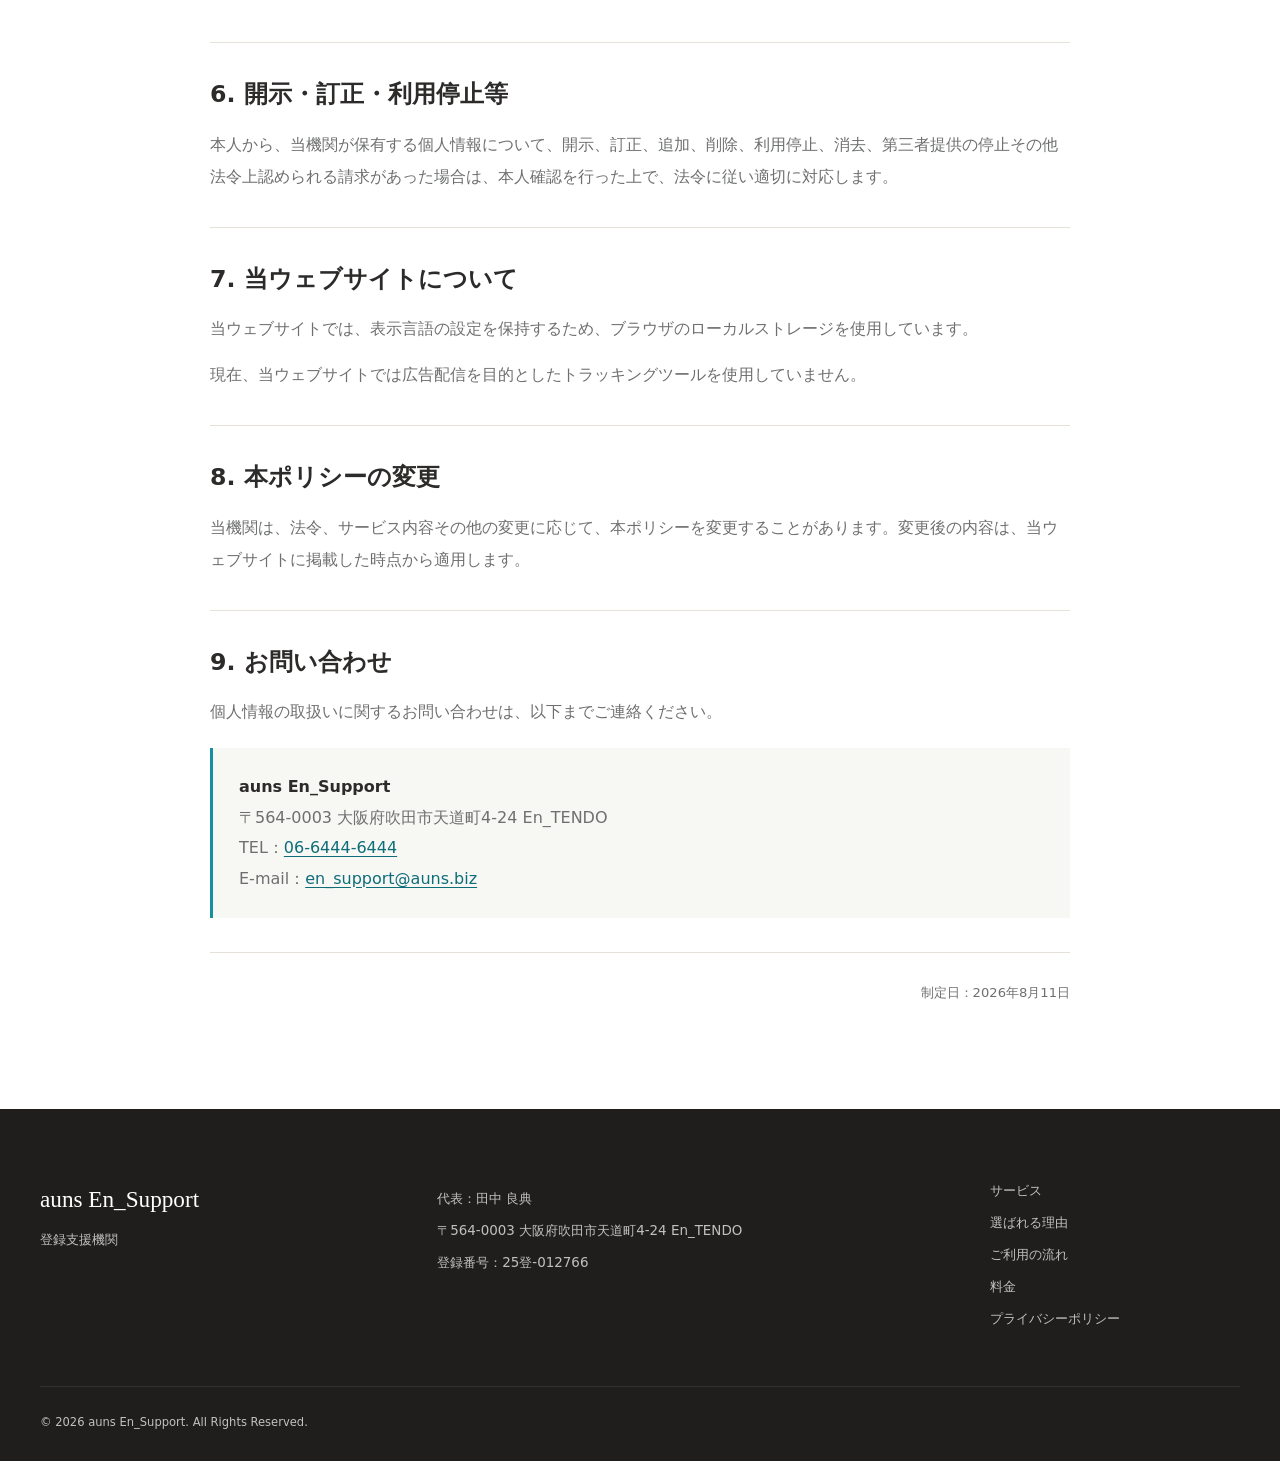
==== commit 1bda1629: "V10.5" ====
--- a/privacy.html
+++ b/privacy.html
@@ -77,7 +77,7 @@
       <div class="container legal-container">
         <article class="legal-section">
           <h2 data-i18n="privacy.s1.title">1. 個人情報の取得</h2>
-          <p data-i18n="privacy.s1.text">当機関は、お問い合わせ、採用・受入れに関するご相談、各種支援業務その他当機関のサービス提供に必要な範囲で、氏名、所属先、電話番号、メールアドレスその他の個人情報を適正な方法で取得します。</p>
+          <p data-i18n="privacy.s1.text">当機関は、お問い合わせ、受入れに関するご相談、各種支援業務その他当機関のサービス提供に必要な範囲で、氏名、所属先、電話番号、メールアドレスその他の個人情報を適正な方法で取得します。</p>
         </article>
 
         <article class="legal-section">
@@ -85,7 +85,7 @@
           <p data-i18n="privacy.s2.lead">取得した個人情報は、以下の目的で利用します。</p>
           <ul>
             <li data-i18n="privacy.s2.li1">お問い合わせ、ご相談への対応</li>
-            <li data-i18n="privacy.s2.li2">特定技能外国人の採用、受入れおよび支援に関する業務</li>
+            <li data-i18n="privacy.s2.li2">特定技能外国人の受入れおよび支援に関する業務</li>
             <li data-i18n="privacy.s2.li3">在留資格その他必要な手続きに関する連絡および支援</li>
             <li data-i18n="privacy.s2.li4">受入企業、外国人材、提携機関その他の関係者との必要な連絡</li>
             <li data-i18n="privacy.s2.li5">当機関のサービス運営および改善</li>
@@ -101,7 +101,7 @@
         <article class="legal-section">
           <h2 data-i18n="privacy.s4.title">4. 個人データの第三者提供</h2>
           <p data-i18n="privacy.s4.text1">当機関は、本人の同意がある場合、法令に基づく場合、その他法令上認められる場合を除き、個人データを第三者へ提供しません。</p>
-          <p data-i18n="privacy.s4.text2">特定技能外国人の採用、受入れまたは支援のため、インドネシアを含む外国にある提携機関その他の関係者へ個人データを提供する必要がある場合は、関係法令に従い、必要な本人同意の取得や情報提供その他の適切な措置を講じます。</p>
+          <p data-i18n="privacy.s4.text2">特定技能外国人の受入れまたは支援のため、インドネシアを含む外国にある提携機関その他の関係者へ個人データを提供する必要がある場合は、関係法令に従い、必要な本人同意の取得や情報提供その他の適切な措置を講じます。</p>
         </article>
 
         <article class="legal-section">
--- a/assets/css/style.css
+++ b/assets/css/style.css
@@ -294,6 +294,38 @@
   color: var(--teal);
 }
 
+
+.hero-title.is-animated .hero-char {
+  display: inline-block;
+  opacity: 0;
+  transform: translateY(0.4em);
+  animation: heroCharRise 0.95s cubic-bezier(0.22, 1, 0.36, 1) forwards;
+  animation-delay: calc(var(--char-index, 0) * 0.10s);
+  will-change: transform, opacity;
+}
+
+.hero-title.is-animated .hero-char--space {
+  display: inline;
+  animation: none;
+  opacity: 1;
+  transform: none;
+}
+
+.hero-title.is-animated .hero-char--accent {
+  animation-duration: 1.08s;
+}
+
+@keyframes heroCharRise {
+  0% {
+    opacity: 0;
+    transform: translateY(0.4em);
+  }
+  100% {
+    opacity: 1;
+    transform: translateY(0);
+  }
+}
+
 .hero-lead {
   margin: 0 0 16px;
   font-size: clamp(1.18rem, 2vw, 1.55rem);
@@ -876,8 +908,8 @@
   opacity: 0;
   transform: translateY(20px);
   transition:
-    opacity 1.1s cubic-bezier(0.22, 1, 0.36, 1),
-    transform 1.1s cubic-bezier(0.22, 1, 0.36, 1);
+    opacity 1.4s cubic-bezier(0.22, 1, 0.36, 1),
+    transform 1.4s cubic-bezier(0.22, 1, 0.36, 1);
 }
 
 .reveal.is-visible {
@@ -1351,10 +1383,10 @@
 
 .hero-network__bridge-dots {
   stroke: #5ab5c1;
-  stroke-width: 1.4;
+  stroke-width: 1.6;
   stroke-linecap: round;
-  stroke-dasharray: 1 9;
-  opacity: 0.45;
+  stroke-dasharray: 1 8;
+  opacity: 0.62;
 }
 
 .hero-network__en {
@@ -1418,18 +1450,96 @@
   color: var(--teal-dark);
 }
 
+
+.hero-network.is-animated .hero-network__bridge-dots {
+  animation: bridgeFlow 8.5s linear infinite;
+}
+
+.hero-network.is-animated .hero-network__en {
+  animation: enBreath 7s ease-in-out infinite;
+}
+
+.hero-network.is-animated .hero-network__node {
+  animation: nodeFloat 5.8s ease-in-out infinite;
+}
+
+.hero-network__node::after {
+  content: "";
+  position: absolute;
+  inset: -10px;
+  border-radius: 50%;
+  border: 1px solid transparent;
+  opacity: 0;
+  transform: scale(0.82);
+}
+
+.hero-network.is-animated .hero-network__node::after {
+  animation: nodePulse 4.2s ease-out infinite;
+}
+
+.hero-network__node--id::after {
+  border-color: rgba(180,159,132,0.34);
+}
+
+.hero-network__node--jp::after {
+  border-color: rgba(23,143,160,0.34);
+  animation-delay: 2.4s;
+}
+
+@keyframes bridgeFlow {
+  from { stroke-dashoffset: 0; }
+  to { stroke-dashoffset: -120; }
+}
+
+@keyframes nodePulse {
+  0% {
+    opacity: 0;
+    transform: scale(0.82);
+  }
+  12% {
+    opacity: 0.58;
+  }
+  70%,
+  100% {
+    opacity: 0;
+    transform: scale(1.72);
+  }
+}
+
+@keyframes nodeFloat {
+  0%,
+  100% {
+    transform: scale(1);
+  }
+  50% {
+    transform: scale(1.10);
+  }
+}
+
+@keyframes enBreath {
+  0%,
+  100% {
+    opacity: 1;
+    transform: translateY(-1%);
+  }
+  50% {
+    opacity: 0.72;
+    transform: translateY(-1%) scale(1.035);
+  }
+}
+
 @keyframes orbitDriftA {
   0%, 100% { transform: translate(-50%, -50%) rotate(-28deg); }
-  50% { transform: translate(-50%, -50%) rotate(-24deg); }
+  50% { transform: translate(-50%, -50%) rotate(-20deg); }
 }
 
 @keyframes orbitDriftB {
   0%, 100% { transform: translate(-50%, -50%) rotate(27deg); }
-  50% { transform: translate(-50%, -50%) rotate(31deg); }
-}
-
-.hero-network__orbit--teal { animation: orbitDriftA 16s ease-in-out infinite; }
-.hero-network__orbit--beige { animation: orbitDriftB 19s ease-in-out infinite; }
+  50% { transform: translate(-50%, -50%) rotate(35deg); }
+}
+
+.hero-network__orbit--teal { animation: orbitDriftA 12s ease-in-out infinite; }
+.hero-network__orbit--beige { animation: orbitDriftB 14s ease-in-out infinite; }
 
 #partner {
   background:
@@ -1569,7 +1679,18 @@
   margin-top: 8px;
 }
 
+
 @media (prefers-reduced-motion: reduce) {
+  .hero-title.is-animated .hero-char,
+  .hero-network.is-animated .hero-network__bridge-dots,
+  .hero-network.is-animated .hero-network__en,
+  .hero-network.is-animated .hero-network__node,
+  .hero-network.is-animated .hero-network__node::after {
+    animation: none !important;
+    opacity: 1 !important;
+    transform: none !important;
+  }
+
   .hero-network__orbit--teal,
   .hero-network__orbit--beige {
     animation: none !important;
@@ -2487,3 +2608,163 @@
     font-size: 0.84rem;
   }
 }
+
+
+/* =========================================================
+   V10: Privacy Policy / legal page
+   ========================================================= */
+.legal-main {
+  padding-top: var(--header-height);
+  background: var(--white);
+}
+
+.legal-container {
+  max-width: 860px;
+}
+
+.legal-hero {
+  padding: 92px 0 64px;
+  border-bottom: 1px solid var(--line);
+  background:
+    radial-gradient(circle at 84% 22%, rgba(23, 143, 160, 0.08), transparent 28%),
+    linear-gradient(180deg, #fff 0%, #fcfcfa 100%);
+}
+
+.legal-hero h1 {
+  margin: 12px 0 24px;
+  font-family: "Yu Mincho", "Hiragino Mincho ProN", Georgia, serif;
+  font-size: clamp(2.45rem, 5vw, 4.4rem);
+  font-weight: 500;
+  line-height: 1.2;
+  letter-spacing: -0.035em;
+}
+
+.legal-intro {
+  max-width: 780px;
+  margin: 0;
+  color: var(--muted);
+  font-size: 1.02rem;
+  line-height: 2;
+}
+
+.legal-content {
+  padding: 70px 0 104px;
+}
+
+.legal-section {
+  padding: 34px 0;
+  border-bottom: 1px solid var(--line);
+}
+
+.legal-section:first-child {
+  padding-top: 0;
+}
+
+.legal-section h2 {
+  margin: 0 0 16px;
+  color: var(--ink);
+  font-size: clamp(1.2rem, 2.2vw, 1.48rem);
+  line-height: 1.5;
+}
+
+.legal-section p {
+  margin: 0;
+  color: var(--muted);
+  line-height: 2;
+}
+
+.legal-section p + p {
+  margin-top: 14px;
+}
+
+.legal-section ul {
+  margin: 14px 0 0;
+  padding-left: 1.45em;
+  color: var(--muted);
+}
+
+.legal-section li {
+  padding-left: 0.2em;
+  line-height: 1.9;
+}
+
+.legal-contact address {
+  margin-top: 20px;
+  padding: 24px 26px;
+  border-left: 3px solid var(--teal);
+  background: var(--surface);
+  color: var(--muted);
+  font-style: normal;
+  line-height: 1.9;
+  overflow-wrap: anywhere;
+}
+
+.legal-contact address strong {
+  color: var(--ink);
+}
+
+.legal-contact address a {
+  color: var(--teal-dark);
+  text-decoration: underline;
+  text-underline-offset: 3px;
+}
+
+.legal-effective {
+  margin: 28px 0 0;
+  color: var(--muted);
+  font-size: 0.82rem;
+  text-align: right;
+}
+
+@media (max-width: 820px) {
+  .legal-hero {
+    padding: 66px 0 48px;
+  }
+
+  .legal-content {
+    padding: 52px 0 78px;
+  }
+}
+
+@media (max-width: 520px) {
+  .legal-hero {
+    padding: 52px 0 40px;
+  }
+
+  .legal-hero h1 {
+    margin: 10px 0 20px;
+    font-size: clamp(2rem, 10vw, 2.8rem);
+  }
+
+  .legal-intro {
+    font-size: 0.94rem;
+    line-height: 1.85;
+  }
+
+  .legal-content {
+    padding: 42px 0 64px;
+  }
+
+  .legal-section {
+    padding: 28px 0;
+  }
+
+  .legal-section h2 {
+    font-size: 1.15rem;
+  }
+
+  .legal-section p,
+  .legal-section li {
+    font-size: 0.92rem;
+    line-height: 1.85;
+  }
+
+  .legal-contact address {
+    padding: 20px 18px;
+    font-size: 0.9rem;
+  }
+
+  .legal-effective {
+    text-align: left;
+  }
+}
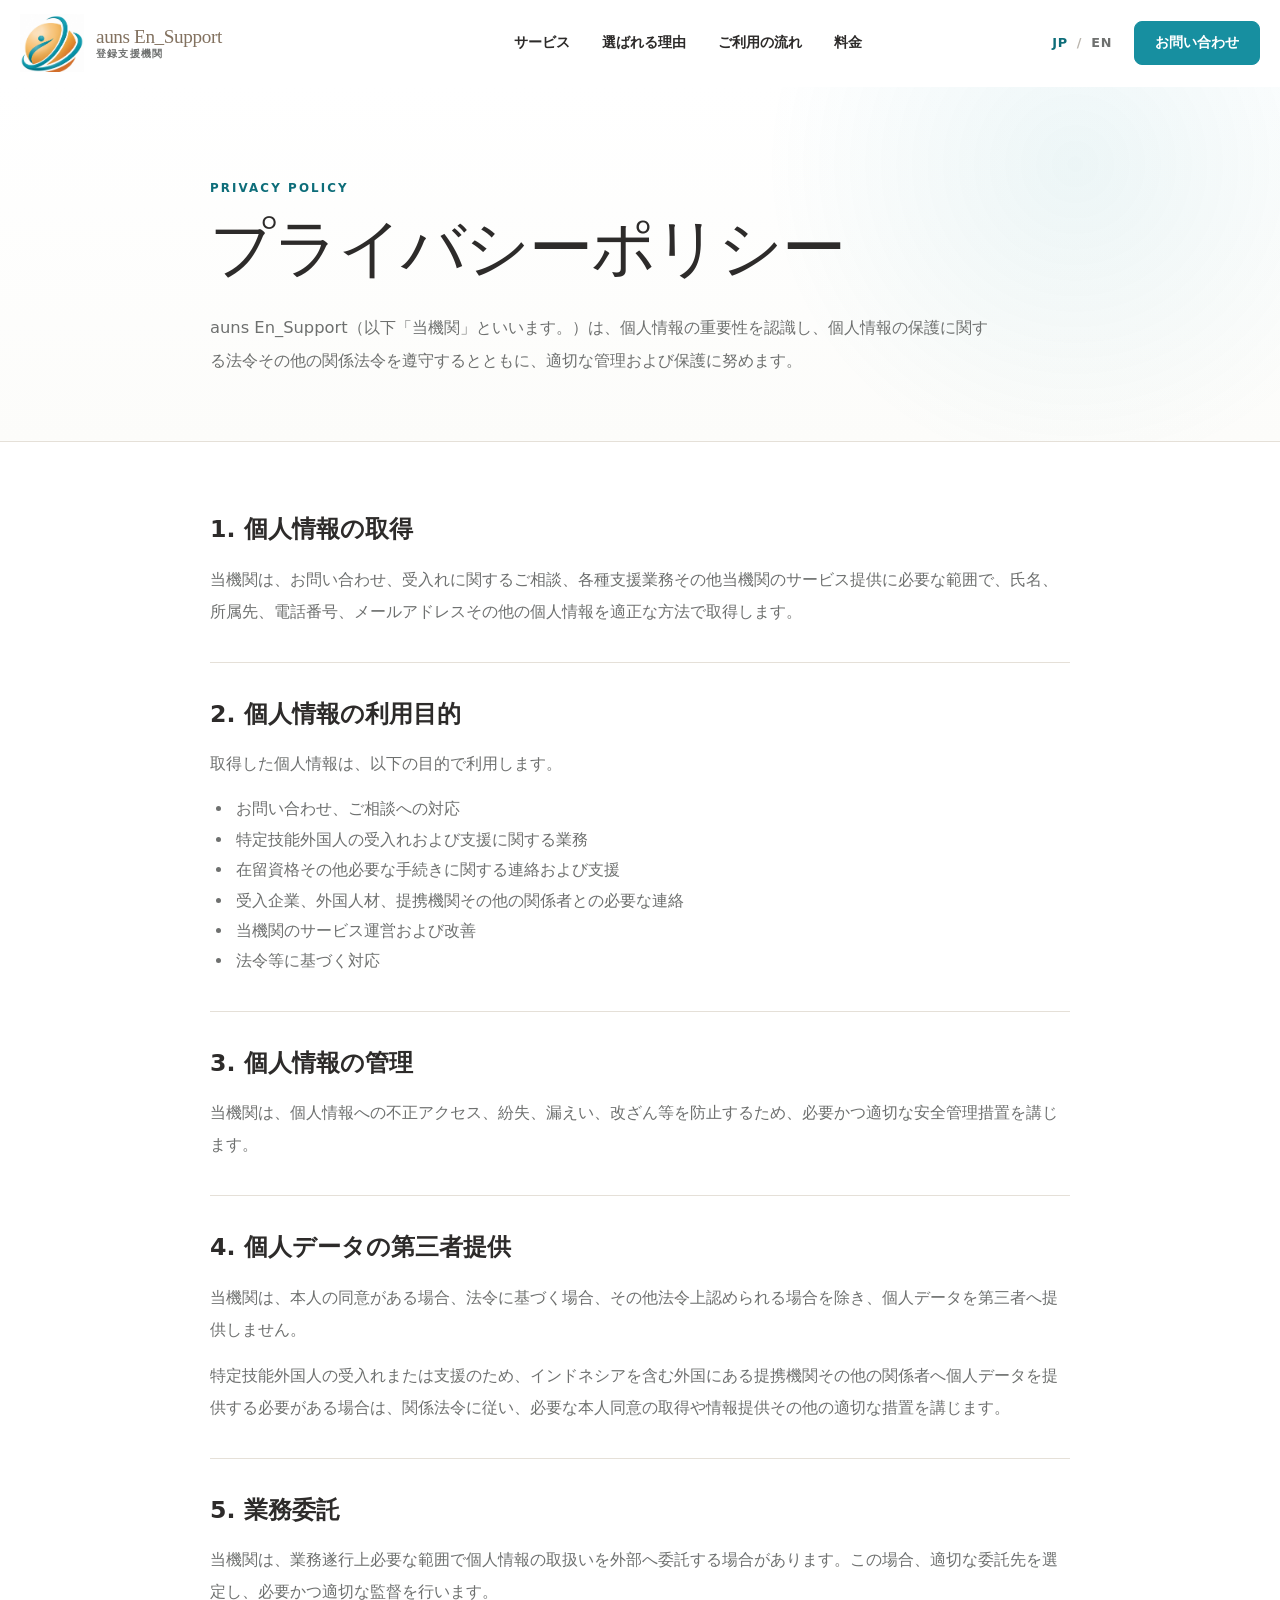
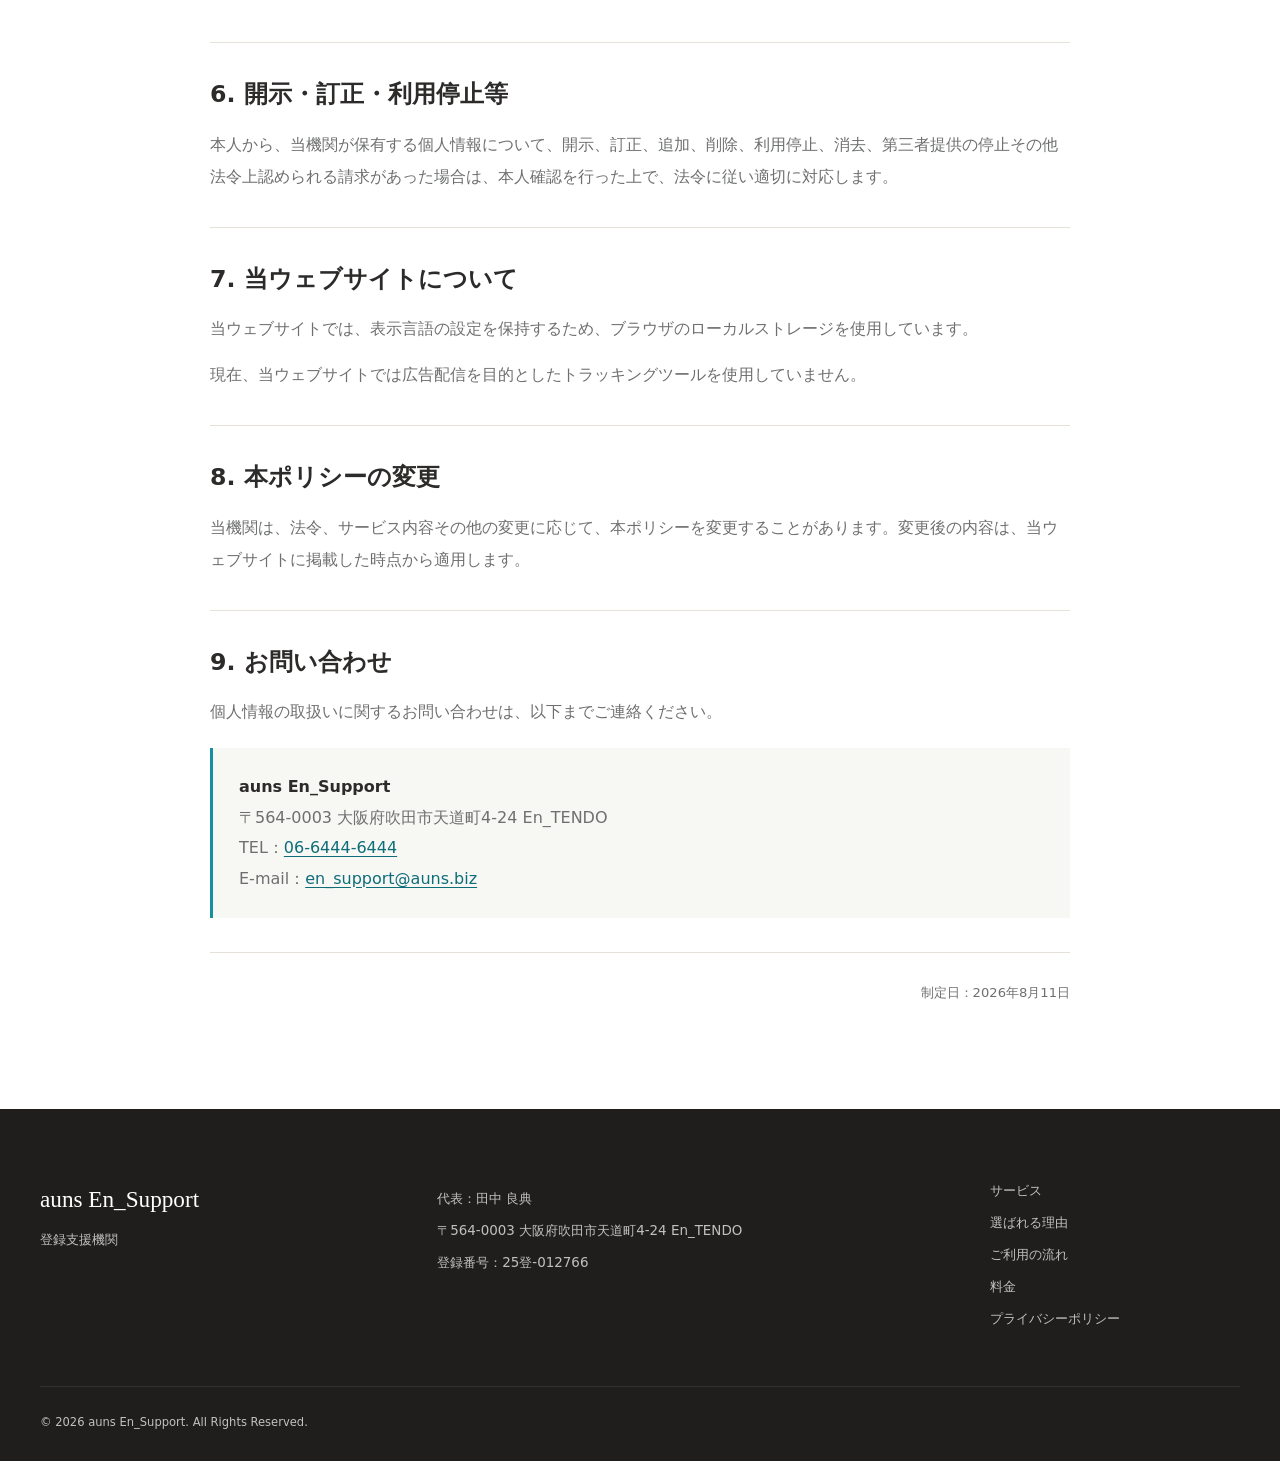
==== commit b632c9d8: "V10.6" ====
--- a/privacy.html
+++ b/privacy.html
@@ -41,12 +41,12 @@
       </nav>
 
       <div class="header-actions">
-        <button class="language-switch" type="button" id="languageSwitch" aria-label="表示言語を切り替える">
+        <button class="language-switch header-language-switch" type="button" id="languageSwitch" data-language-switch aria-label="表示言語を切り替える">
           <span class="lang-active" data-lang-label="current">JP</span>
           <span class="lang-divider">/</span>
           <span data-lang-label="next">EN</span>
         </button>
-        <a class="button button-small desktop-contact" href="index.html#contact" data-i18n="nav.contact">お問い合わせ</a>
+        <a class="button button-small header-contact" href="index.html#contact" data-i18n="nav.contact">お問い合わせ</a>
         <button class="menu-button" type="button" id="menuButton" aria-label="メニューを開く" aria-expanded="false">
           <span></span><span></span><span></span>
         </button>
@@ -54,13 +54,22 @@
     </div>
 
     <div class="mobile-menu" id="mobileMenu">
-      <nav aria-label="モバイルナビゲーション">
-        <a href="index.html#service" data-i18n="nav.service">サービス</a>
-        <a href="index.html#feature" data-i18n="nav.feature">選ばれる理由</a>
-        <a href="index.html#flow" data-i18n="nav.flow">ご利用の流れ</a>
-        <a href="index.html#price" data-i18n="nav.price">料金</a>
-        <a href="index.html#contact" data-i18n="nav.contact">お問い合わせ</a>
-      </nav>
+      <div class="mobile-menu__inner">
+        <div class="mobile-menu__language">
+          <button class="language-switch mobile-language-switch" type="button" data-language-switch aria-label="表示言語を切り替える">
+            <span class="lang-active" data-lang-label="current">JP</span>
+            <span class="lang-divider">/</span>
+            <span data-lang-label="next">EN</span>
+          </button>
+        </div>
+        <nav aria-label="モバイルナビゲーション">
+          <a href="index.html#service" data-i18n="nav.service">サービス</a>
+          <a href="index.html#feature" data-i18n="nav.feature">選ばれる理由</a>
+          <a href="index.html#flow" data-i18n="nav.flow">ご利用の流れ</a>
+          <a href="index.html#price" data-i18n="nav.price">料金</a>
+        </nav>
+        <a class="button mobile-menu__contact" href="index.html#contact" data-i18n="nav.contact">お問い合わせ</a>
+      </div>
     </div>
   </header>
 
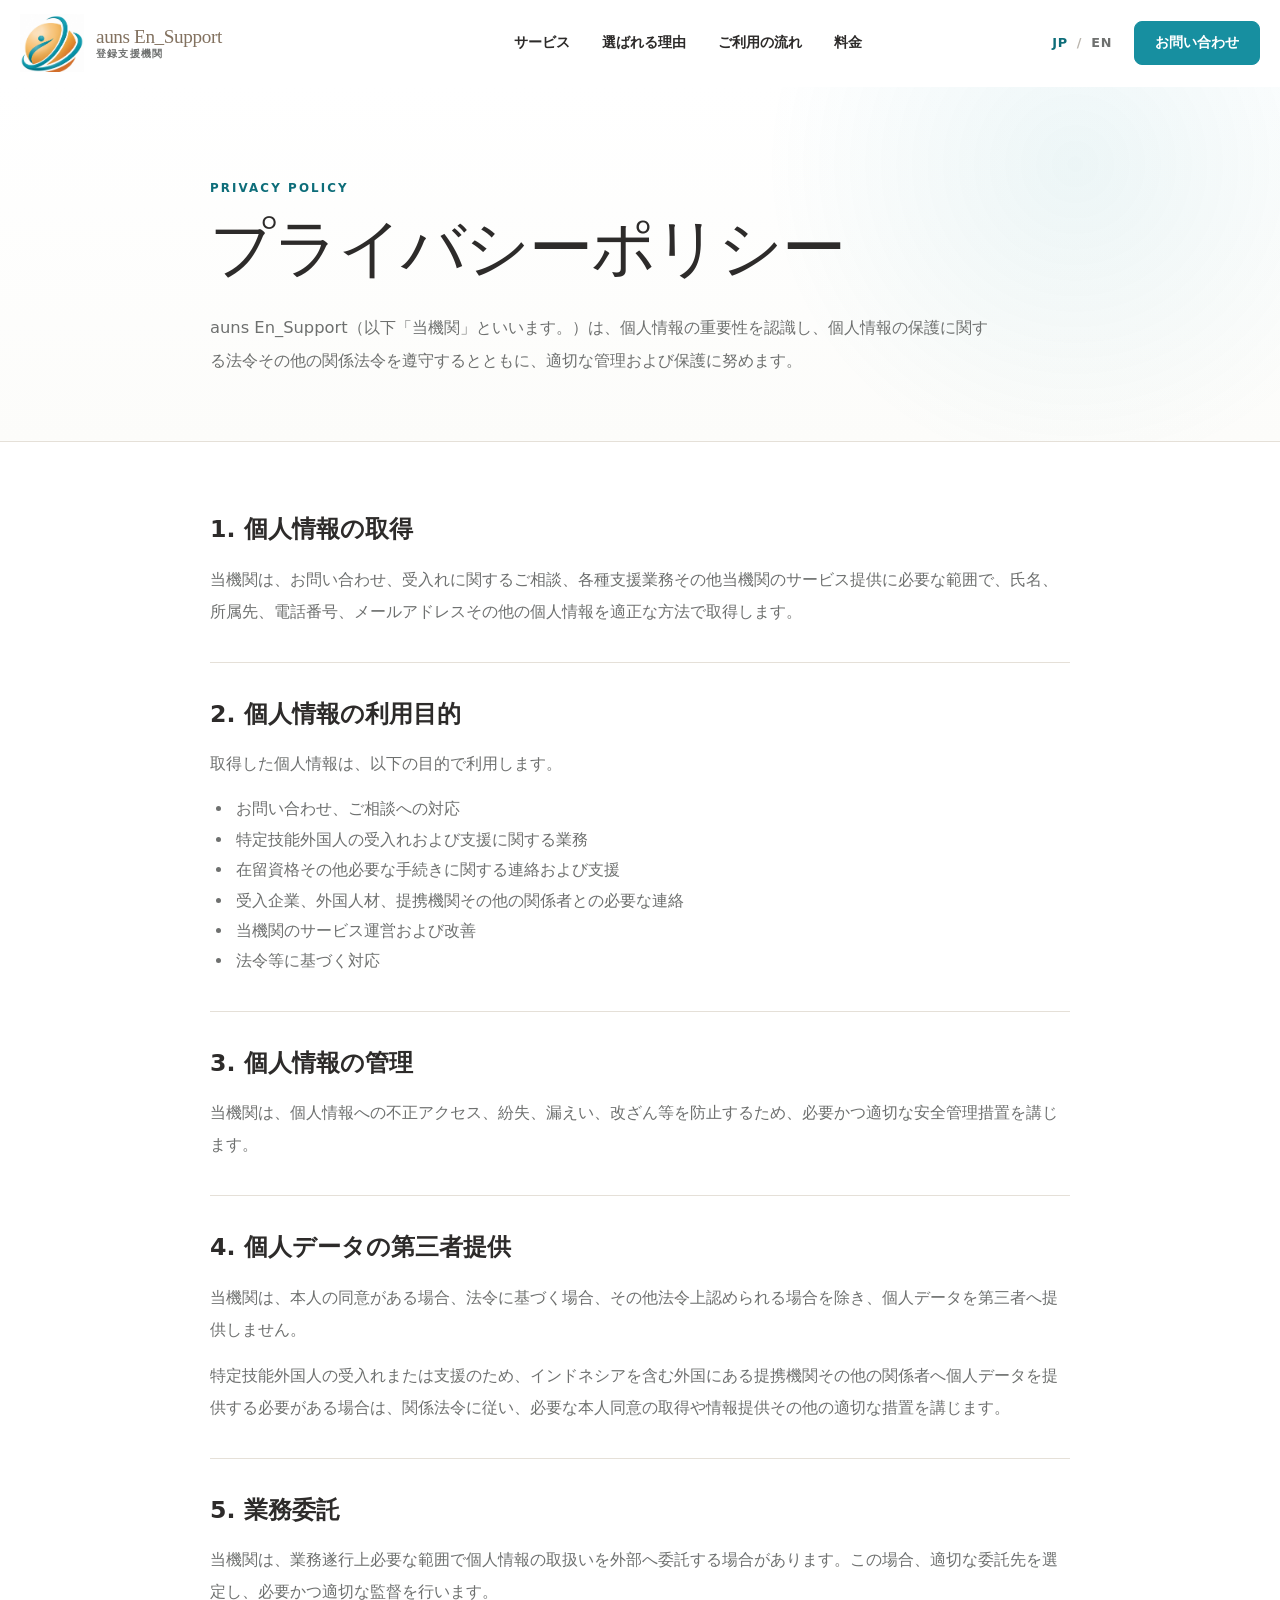
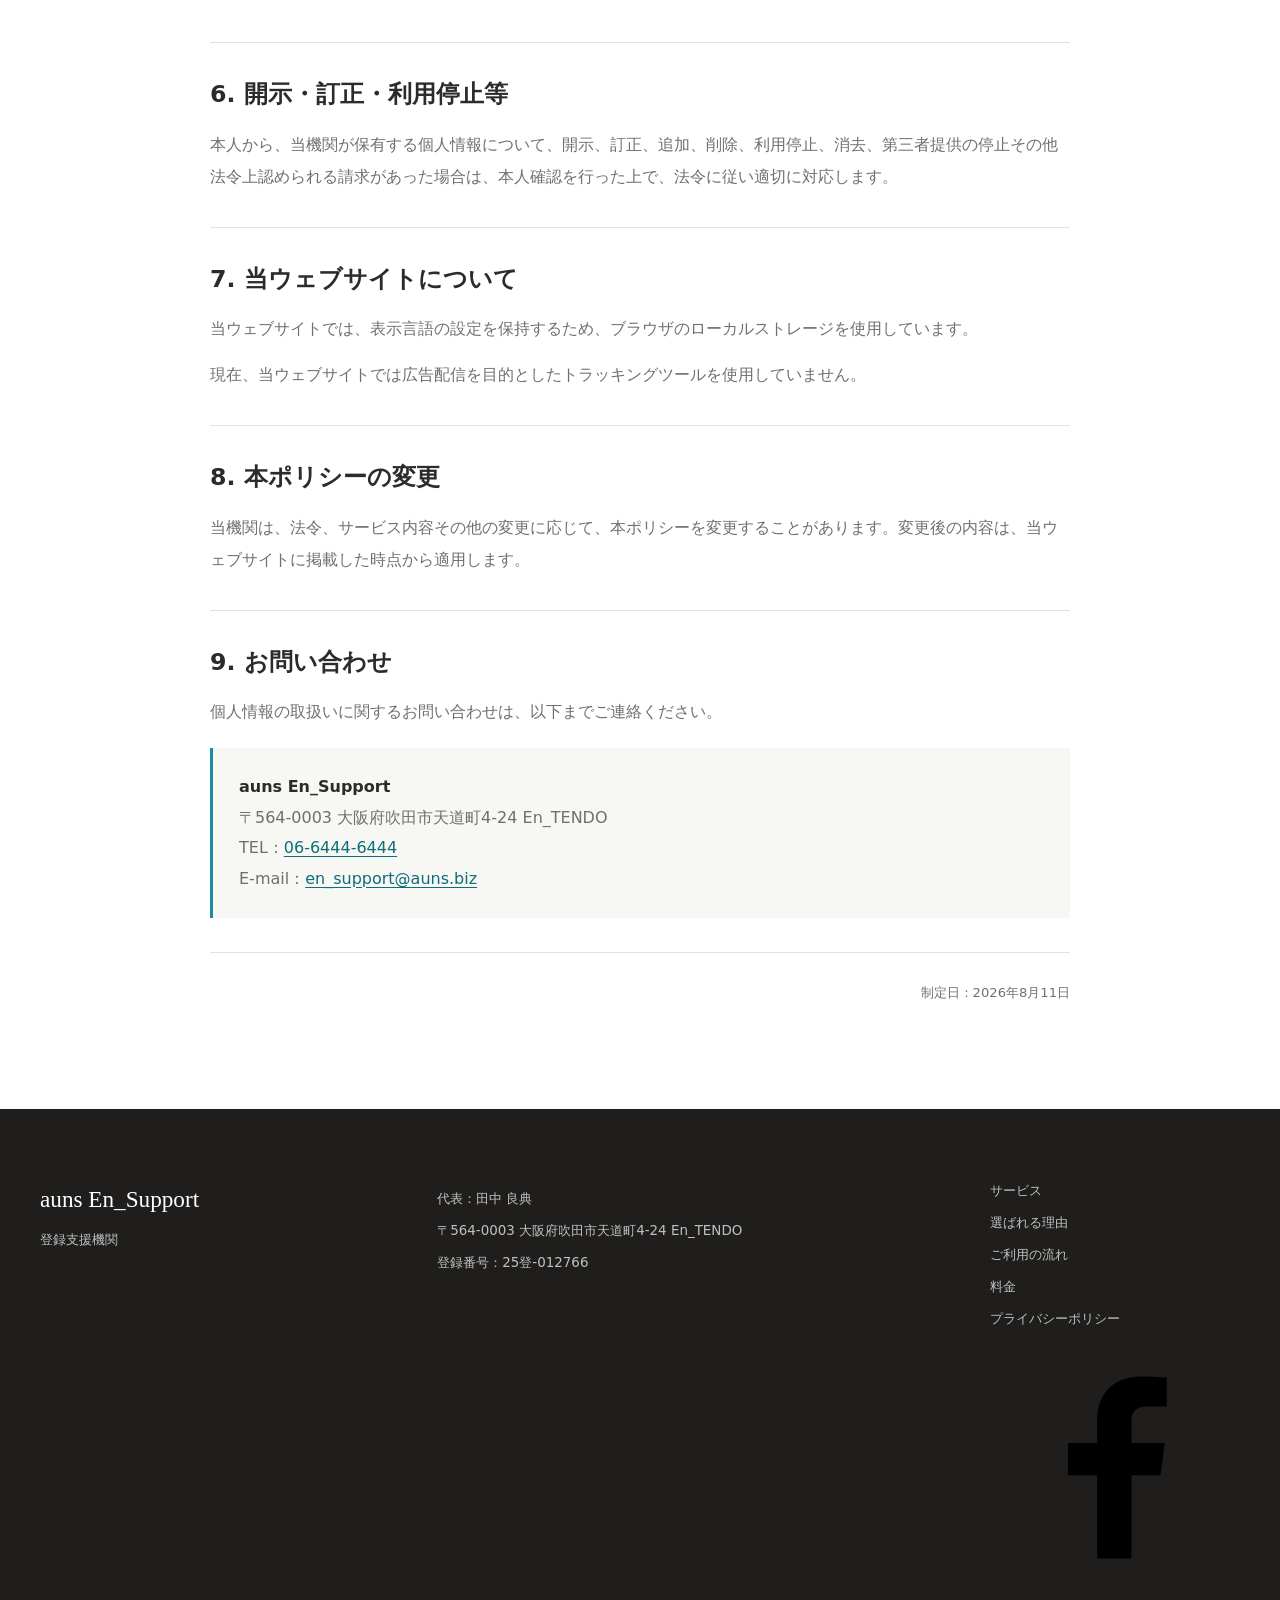
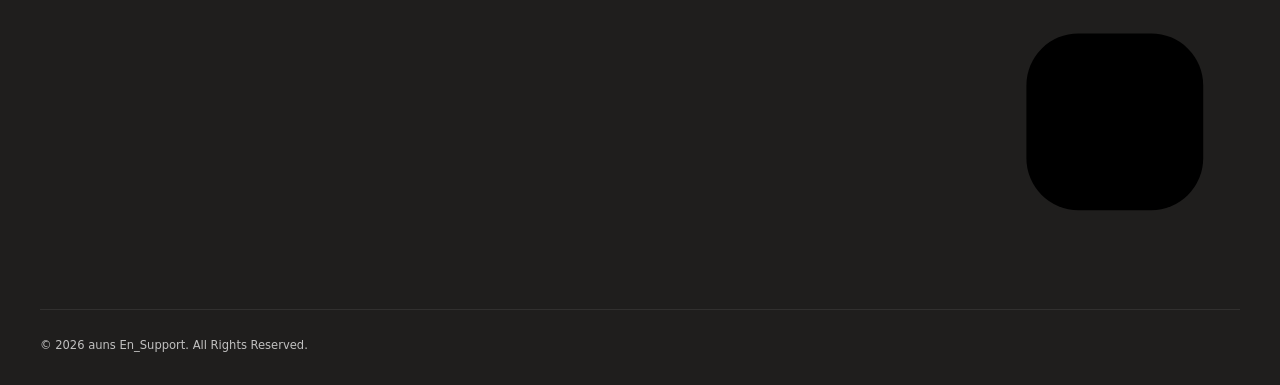
==== commit 340e74e2: "V10.9" ====
--- a/privacy.html
+++ b/privacy.html
@@ -53,6 +53,8 @@
       </div>
     </div>
 
+  </header>
+
     <div class="mobile-menu" id="mobileMenu">
       <div class="mobile-menu__inner">
         <div class="mobile-menu__language">
@@ -71,7 +73,6 @@
         <a class="button mobile-menu__contact" href="index.html#contact" data-i18n="nav.contact">お問い合わせ</a>
       </div>
     </div>
-  </header>
 
   <main class="legal-main">
     <section class="legal-hero">
@@ -167,6 +168,14 @@
         <a href="index.html#flow" data-i18n="nav.flow">ご利用の流れ</a>
         <a href="index.html#price" data-i18n="nav.price">料金</a>
         <a href="privacy.html" data-i18n="footer.privacy">プライバシーポリシー</a>
+        <div class="footer-socials">
+          <a class="footer-social-link" href="https://www.facebook.com/profile.php?id=61592556215160" target="_blank" rel="noopener noreferrer" aria-label="Facebook">
+            <svg viewBox="0 0 24 24" aria-hidden="true" focusable="false"><path d="M13.6 21v-8h2.8l.4-3.1h-3.2V7.9c0-.9.3-1.5 1.6-1.5H17V3.6c-.3 0-1.3-.1-2.5-.1-2.5 0-4.2 1.5-4.2 4.3v2.1H7.5V13h2.8v8h3.3Z"/></svg>
+          </a>
+          <a class="footer-social-link" href="https://www.instagram.com/auns_ensupport/" target="_blank" rel="noopener noreferrer" aria-label="Instagram">
+            <svg viewBox="0 0 24 24" aria-hidden="true" focusable="false"><rect x="3.5" y="3.5" width="17" height="17" rx="5"/><circle cx="12" cy="12" r="4.1"/><circle cx="17.4" cy="6.8" r="1" class="social-icon-dot"/></svg>
+          </a>
+        </div>
       </div>
     </div>
     <div class="container footer-bottom">
--- a/assets/css/style.css
+++ b/assets/css/style.css
@@ -210,6 +210,15 @@
   gap: 16px;
 }
 
+.header-contact {
+  white-space: nowrap;
+}
+
+.mobile-language-switch,
+.mobile-menu__contact {
+  display: none;
+}
+
 .language-switch {
   border: 0;
   background: transparent;
@@ -1000,9 +1009,18 @@
     height: 58px;
   }
 
-  .desktop-nav,
-  .desktop-contact {
+  .desktop-nav {
     display: none;
+  }
+
+  .header-actions {
+    gap: 10px;
+  }
+
+  .header-contact {
+    min-height: 40px;
+    padding-inline: 16px;
+    font-size: 0.78rem;
   }
 
   .menu-button {
@@ -1022,33 +1040,73 @@
   }
 
   .mobile-menu {
+    display: block;
     position: fixed;
-    inset: var(--header-height) 0 0;
-    z-index: 999;
-    padding: 30px 24px;
-    background: rgba(255,255,255,0.98);
+    top: var(--header-height);
+    right: 0;
+    bottom: 0;
+    left: 0;
+    z-index: 990;
+    padding: 18px 24px 30px;
+    background: #ffffff;
     opacity: 0;
     visibility: hidden;
-    transform: translateY(-10px);
-    transition: opacity 0.25s ease, visibility 0.25s ease, transform 0.25s ease;
+    pointer-events: none;
+    transform: translateY(-8px);
+    transition: opacity 0.22s ease, visibility 0.22s ease, transform 0.22s ease;
+    overflow-y: auto;
+    overscroll-behavior: contain;
   }
 
   .mobile-menu.is-open {
     opacity: 1;
     visibility: visible;
+    pointer-events: auto;
     transform: none;
+  }
+
+  .mobile-menu__inner {
+    width: min(100%, 640px);
+    margin-inline: auto;
+    padding-top: 4px;
   }
 
   .mobile-menu nav {
     display: grid;
     gap: 0;
-  }
-
-  .mobile-menu a {
-    padding: 20px 0;
+    border-top: 1px solid var(--line);
+  }
+
+  .mobile-menu nav a {
+    display: flex;
+    align-items: center;
+    justify-content: space-between;
+    min-height: 68px;
+    padding: 0 4px;
     border-bottom: 1px solid var(--line);
-    font-size: 1.1rem;
+    font-size: 1.08rem;
     font-weight: 700;
+    letter-spacing: 0.01em;
+  }
+
+  .mobile-menu nav a::after {
+    content: "→";
+    color: var(--teal);
+    font-size: 1.05rem;
+    font-weight: 500;
+    transition: transform 0.2s ease;
+  }
+
+  .mobile-menu nav a:hover::after {
+    transform: translateX(4px);
+  }
+
+  .mobile-menu__contact {
+    display: flex;
+    width: 100%;
+    margin-top: 24px;
+    min-height: 56px;
+    font-size: 0.98rem;
   }
 
   .hero {
@@ -1196,6 +1254,40 @@
 @media (max-width: 520px) {
   .language-switch {
     font-size: 0.72rem;
+  }
+
+  .header-actions {
+    gap: 6px;
+  }
+
+  .header-language-switch {
+    display: none;
+  }
+
+  .header-contact {
+    min-height: 38px;
+    padding-inline: 12px;
+    font-size: 0.72rem;
+    border-radius: 7px;
+  }
+
+  .menu-button {
+    width: 40px;
+    height: 40px;
+    padding: 8px;
+  }
+
+  .mobile-menu__language {
+    display: flex;
+    justify-content: flex-end;
+    min-height: 44px;
+    padding-bottom: 4px;
+  }
+
+  .mobile-language-switch {
+    display: inline-flex;
+    align-items: center;
+    padding: 6px 0;
   }
 
   .hero-meta {
@@ -2768,3 +2860,30 @@
     text-align: left;
   }
 }
+
+
+/* V10.6: persistent contact CTA and mobile navigation fix */
+@media (max-width: 390px) {
+  .header-inner {
+    width: min(calc(100% - 16px), 1360px);
+    gap: 6px;
+  }
+
+  .brand {
+    gap: 6px;
+  }
+
+  .brand-mark {
+    width: 42px;
+    height: 42px;
+  }
+
+  .brand-wordmark strong {
+    font-size: 0.8rem;
+  }
+
+  .header-contact {
+    padding-inline: 10px;
+    font-size: 0.68rem;
+  }
+}
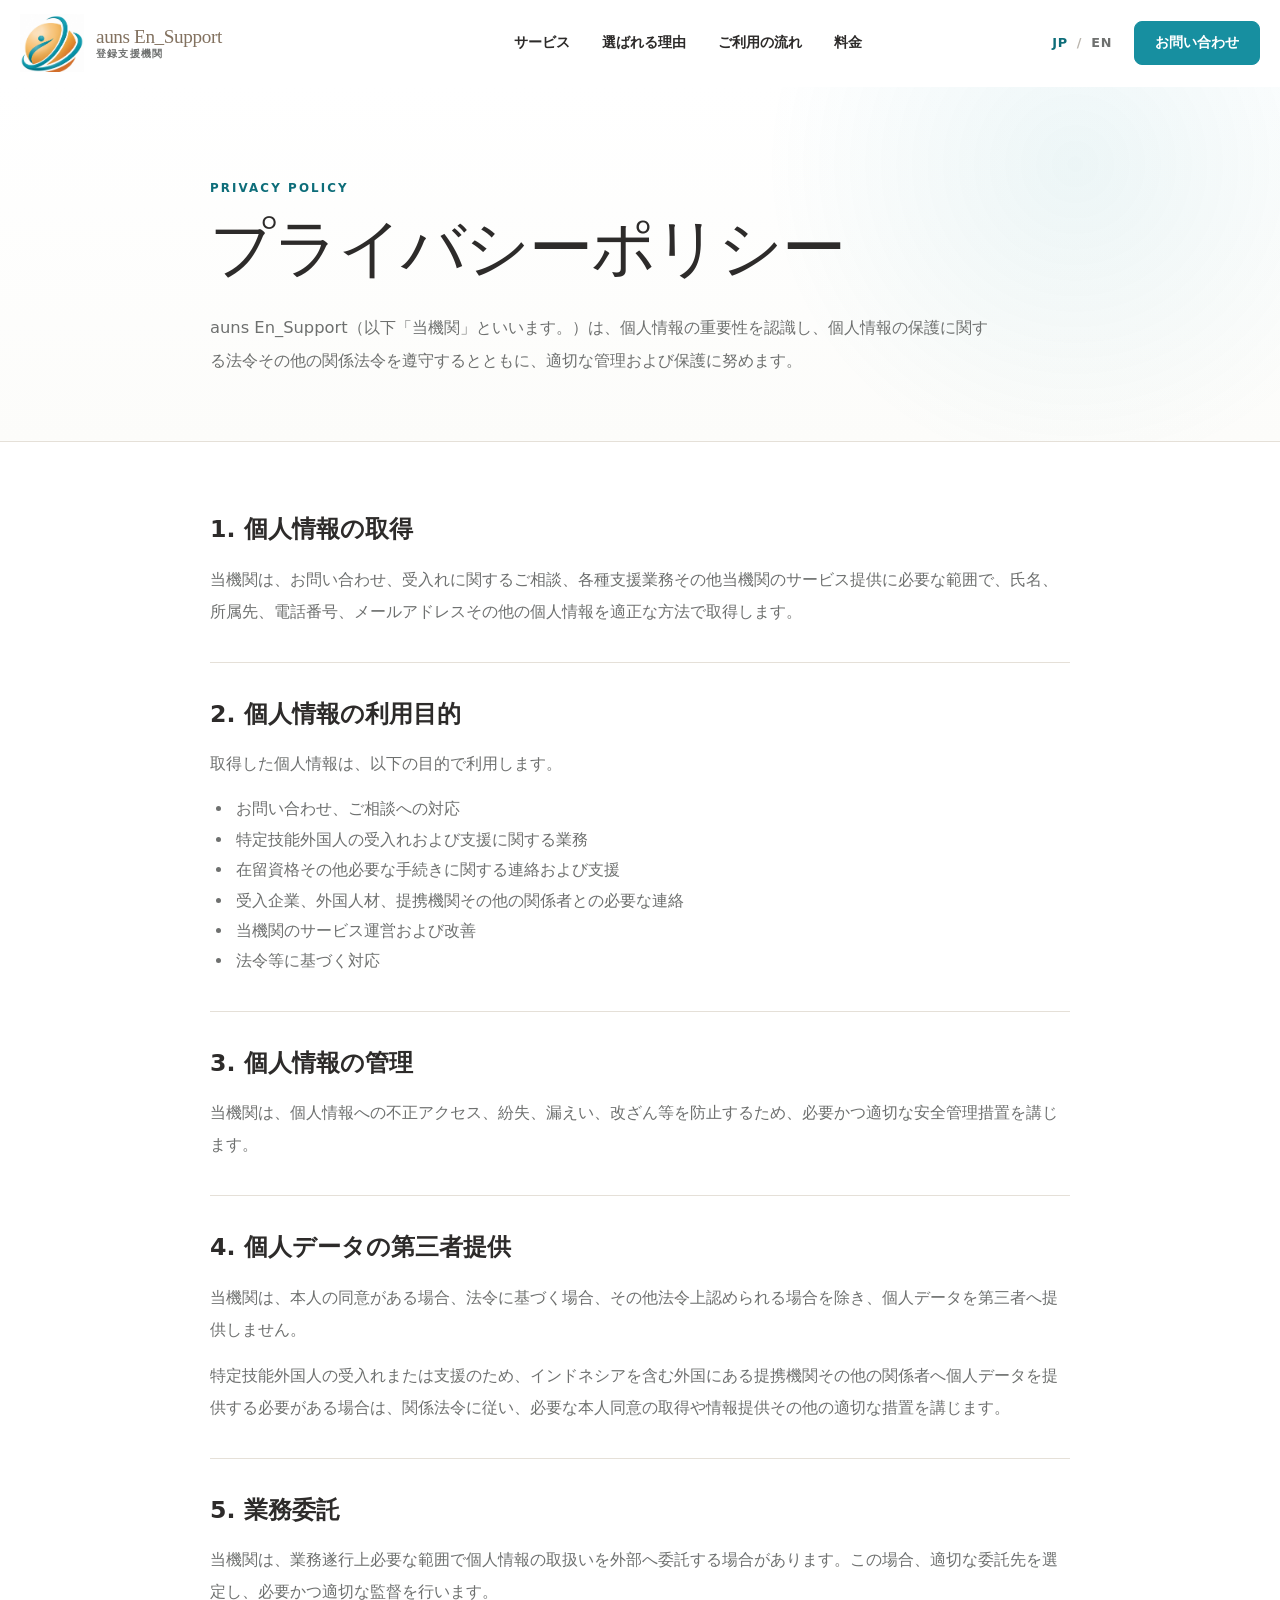
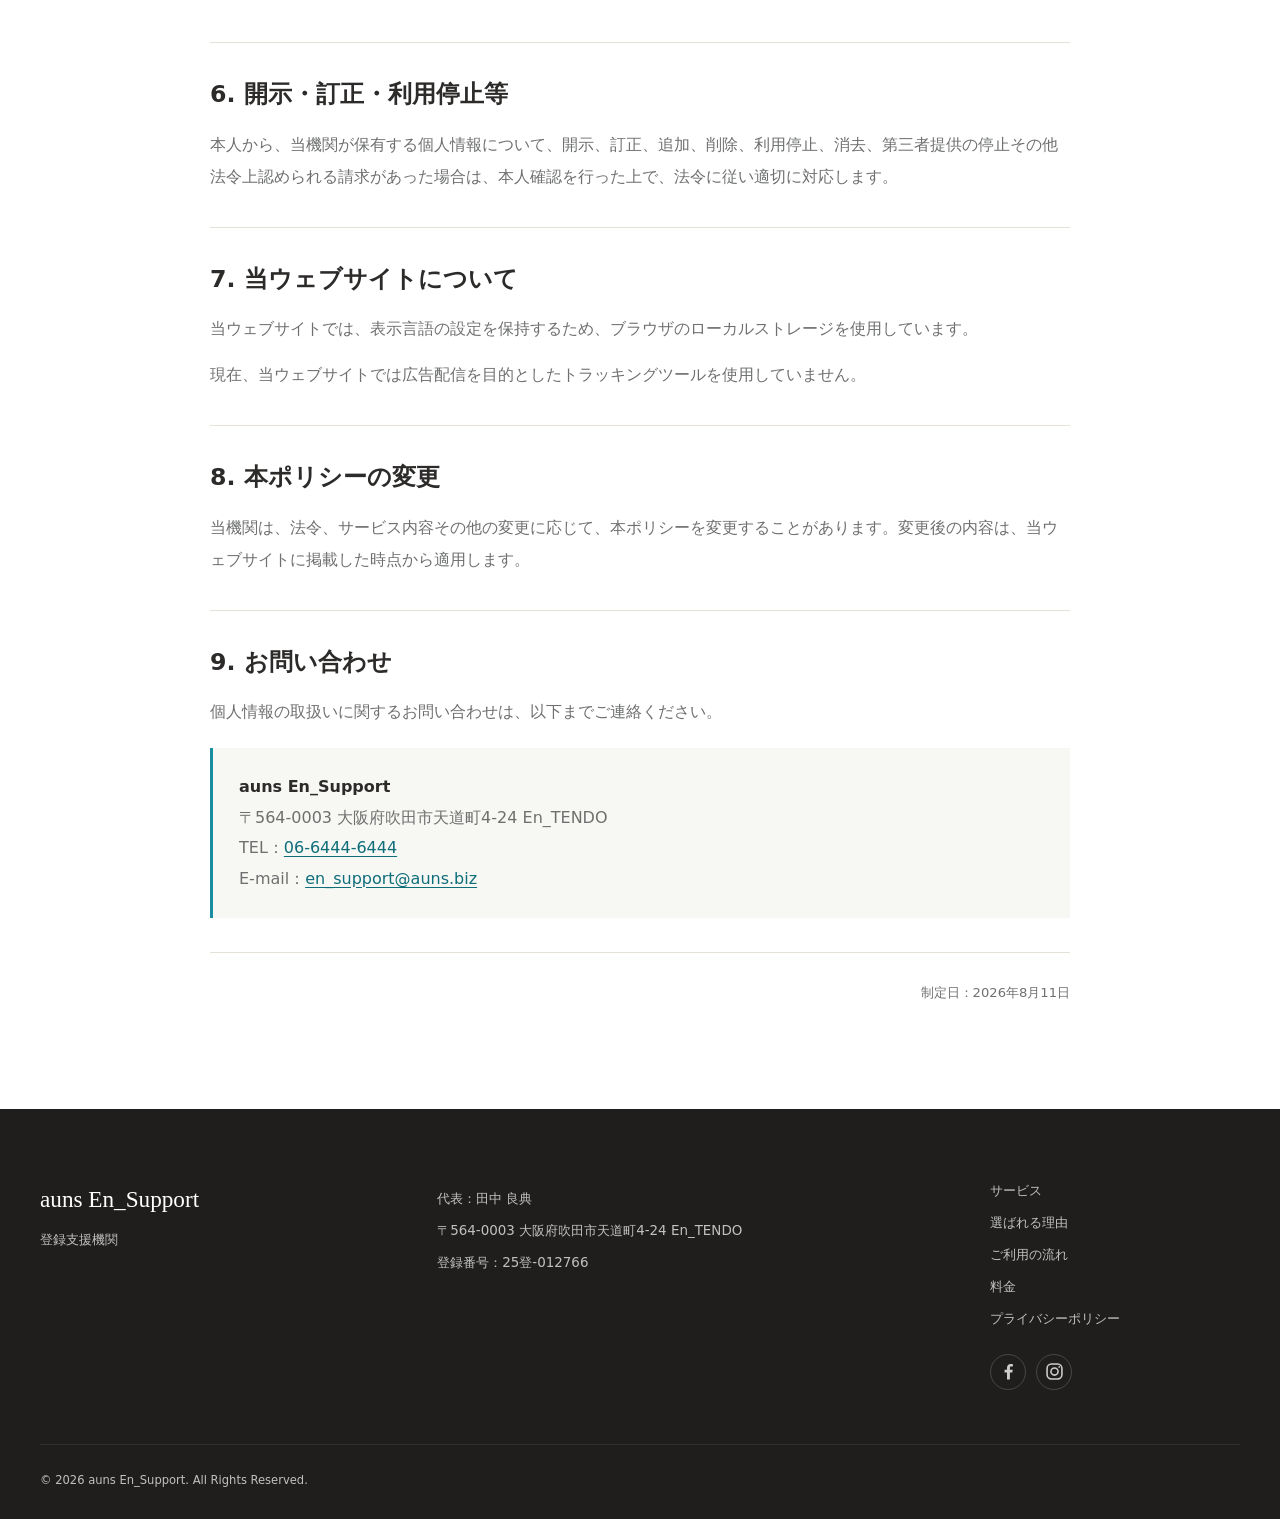
==== commit 82864dba: "V10.10" ====
--- a/privacy.html
+++ b/privacy.html
@@ -169,10 +169,10 @@
         <a href="index.html#price" data-i18n="nav.price">料金</a>
         <a href="privacy.html" data-i18n="footer.privacy">プライバシーポリシー</a>
         <div class="footer-socials">
-          <a class="footer-social-link" href="https://www.facebook.com/profile.php?id=61592556215160" target="_blank" rel="noopener noreferrer" aria-label="Facebook">
+          <a class="footer-social-link footer-social-link--facebook" href="https://www.facebook.com/profile.php?id=61592556215160" target="_blank" rel="noopener noreferrer" aria-label="Facebook">
             <svg viewBox="0 0 24 24" aria-hidden="true" focusable="false"><path d="M13.6 21v-8h2.8l.4-3.1h-3.2V7.9c0-.9.3-1.5 1.6-1.5H17V3.6c-.3 0-1.3-.1-2.5-.1-2.5 0-4.2 1.5-4.2 4.3v2.1H7.5V13h2.8v8h3.3Z"/></svg>
           </a>
-          <a class="footer-social-link" href="https://www.instagram.com/auns_ensupport/" target="_blank" rel="noopener noreferrer" aria-label="Instagram">
+          <a class="footer-social-link footer-social-link--instagram" href="https://www.instagram.com/auns_ensupport/" target="_blank" rel="noopener noreferrer" aria-label="Instagram">
             <svg viewBox="0 0 24 24" aria-hidden="true" focusable="false"><rect x="3.5" y="3.5" width="17" height="17" rx="5"/><circle cx="12" cy="12" r="4.1"/><circle cx="17.4" cy="6.8" r="1" class="social-icon-dot"/></svg>
           </a>
         </div>
--- a/assets/css/style.css
+++ b/assets/css/style.css
@@ -2887,3 +2887,114 @@
     font-size: 0.68rem;
   }
 }
+
+
+/* V10.9: social media links */
+.contact-social {
+  display: grid;
+  grid-template-columns: 100px 1fr;
+  align-items: center;
+  gap: 24px;
+  padding: 24px 0 4px;
+}
+
+.contact-social__label {
+  color: #7dd5df;
+  font-size: 0.7rem;
+  font-weight: 700;
+  letter-spacing: 0.16em;
+}
+
+.social-links {
+  display: flex;
+  align-items: center;
+  gap: 12px;
+}
+
+.social-link,
+.footer-social-link {
+  display: inline-flex;
+  align-items: center;
+  justify-content: center;
+  border-radius: 50%;
+  transition: transform 0.25s ease, background-color 0.25s ease, border-color 0.25s ease, color 0.25s ease;
+}
+
+.social-link {
+  width: 48px;
+  height: 48px;
+  border: 1px solid rgba(255,255,255,0.24);
+  color: var(--white);
+  background: rgba(255,255,255,0.04);
+}
+
+.social-link:hover,
+.social-link:focus-visible {
+  transform: translateY(-2px);
+  border-color: #7dd5df;
+  background: rgba(125,213,223,0.12);
+  color: #7dd5df;
+}
+
+.social-link svg,
+.footer-social-link svg {
+  width: 21px;
+  height: 21px;
+}
+
+.social-link svg path,
+.footer-social-link svg path {
+  fill: currentColor;
+}
+
+.social-link svg rect,
+.social-link svg circle:not(.social-icon-dot),
+.footer-social-link svg rect,
+.footer-social-link svg circle:not(.social-icon-dot) {
+  fill: none;
+  stroke: currentColor;
+  stroke-width: 1.8;
+}
+
+.social-link .social-icon-dot,
+.footer-social-link .social-icon-dot {
+  fill: currentColor;
+  stroke: none;
+}
+
+.footer-socials {
+  display: flex;
+  gap: 10px;
+  margin-top: 14px;
+}
+
+.footer-social-link {
+  width: 36px;
+  height: 36px;
+  border: 1px solid rgba(255,255,255,0.18);
+  color: rgba(255,255,255,0.78);
+}
+
+.footer-social-link:hover,
+.footer-social-link:focus-visible {
+  transform: translateY(-2px);
+  border-color: #7dd5df;
+  color: #7dd5df;
+}
+
+@media (max-width: 700px) {
+  .contact-social {
+    grid-template-columns: 72px 1fr;
+    gap: 14px;
+    padding-top: 20px;
+  }
+
+  .social-link {
+    width: 44px;
+    height: 44px;
+  }
+
+  .footer-socials {
+    margin-top: 16px;
+  }
+}
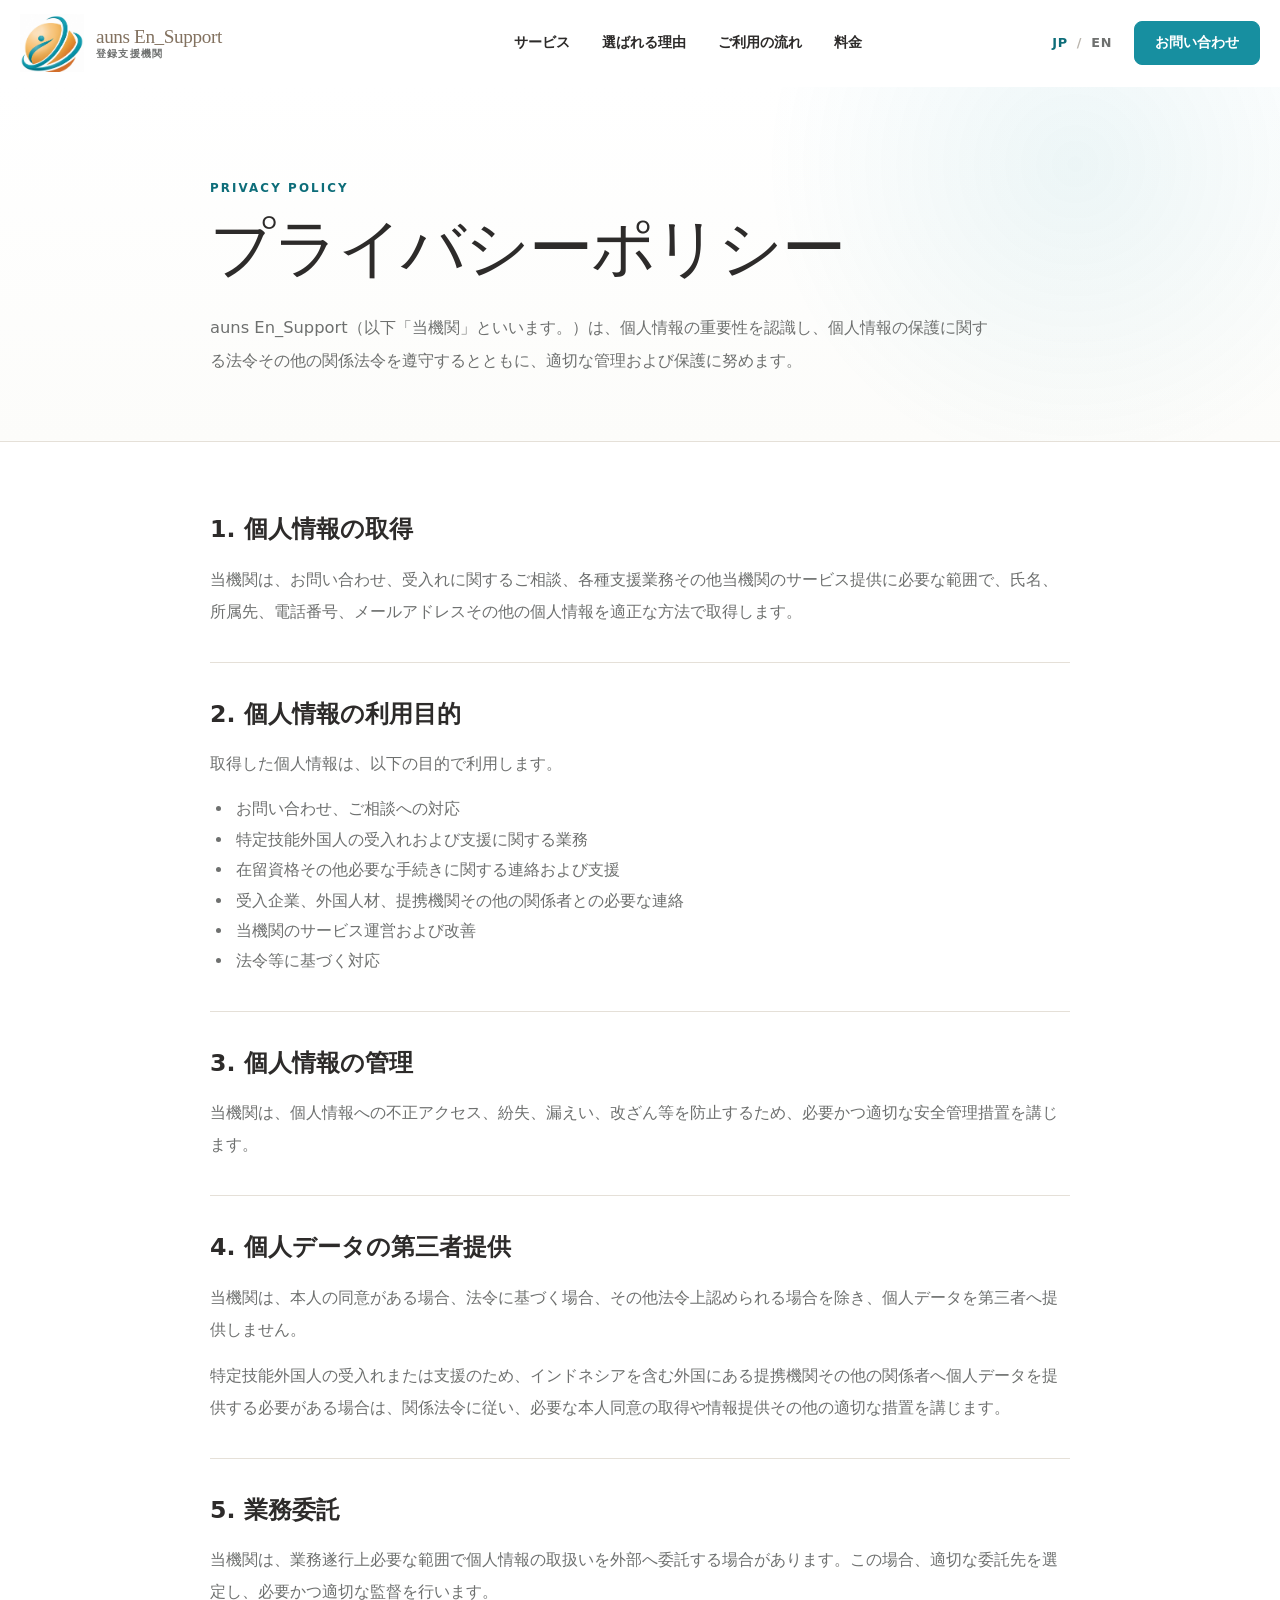
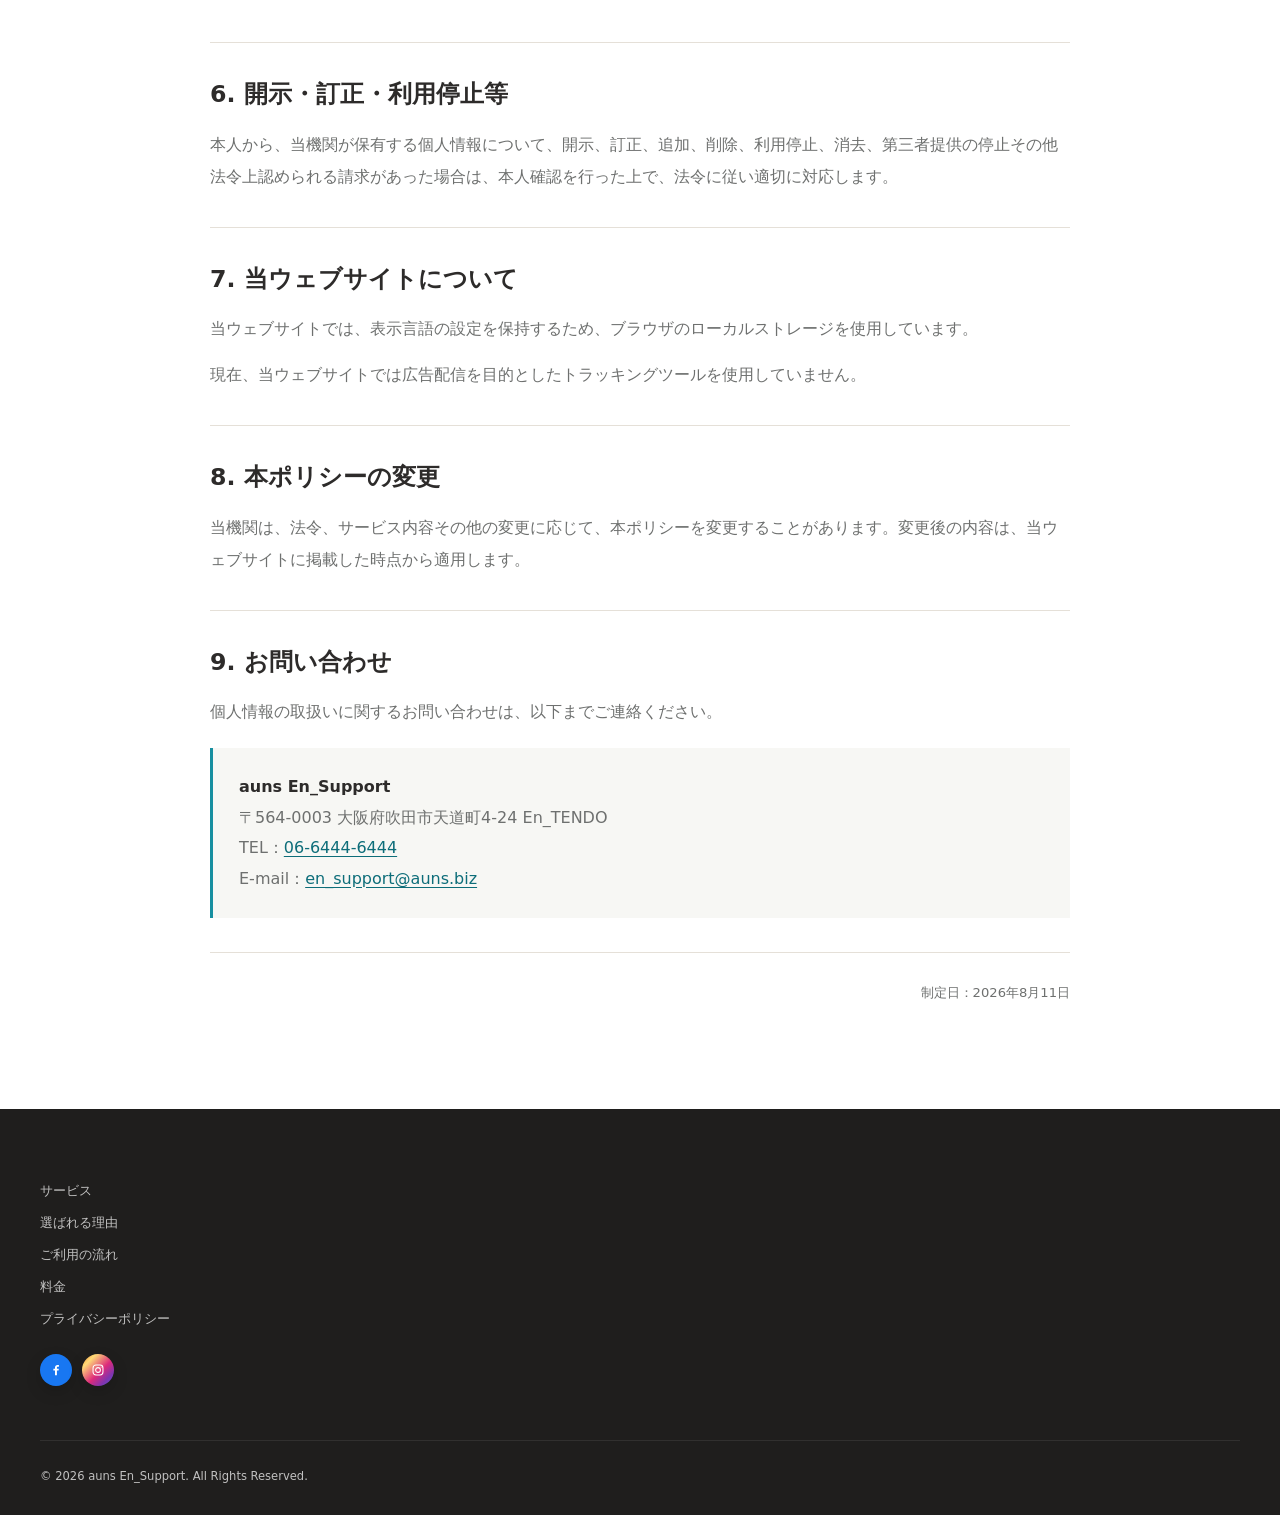
==== commit bfebe29b: "V10.11" ====
--- a/privacy.html
+++ b/privacy.html
@@ -152,17 +152,8 @@
   </main>
 
   <footer class="site-footer">
-    <div class="container footer-grid">
-      <div class="footer-brand">
-        <strong>auns En_Support</strong>
-        <p data-i18n="footer.role">登録支援機関</p>
-      </div>
-      <div class="footer-info">
-        <p><span data-i18n="footer.representative">代表</span>：<span data-i18n="footer.representativeValue">田中 良典</span></p>
-        <p data-i18n="footer.address">〒564-0003 大阪府吹田市天道町4-24 En_TENDO</p>
-        <p><span data-i18n="footer.registration">登録番号</span>：25登-012766</p>
-      </div>
-      <div class="footer-links">
+    <div class="container footer-grid footer-grid--simple">
+      <div class="footer-links footer-links--compact">
         <a href="index.html#service" data-i18n="nav.service">サービス</a>
         <a href="index.html#feature" data-i18n="nav.feature">選ばれる理由</a>
         <a href="index.html#flow" data-i18n="nav.flow">ご利用の流れ</a>
--- a/assets/css/style.css
+++ b/assets/css/style.css
@@ -2889,7 +2889,7 @@
 }
 
 
-/* V10.9: social media links */
+/* V10.10: social media links (resized + colored) */
 .contact-social {
   display: grid;
   grid-template-columns: 100px 1fr;
@@ -2913,33 +2913,53 @@
 
 .social-link,
 .footer-social-link {
+  position: relative;
   display: inline-flex;
   align-items: center;
   justify-content: center;
+  flex: 0 0 auto;
+  overflow: hidden;
   border-radius: 50%;
-  transition: transform 0.25s ease, background-color 0.25s ease, border-color 0.25s ease, color 0.25s ease;
+  text-decoration: none;
+  line-height: 0;
+  color: #ffffff;
+  transition: transform 0.25s ease, box-shadow 0.25s ease, filter 0.25s ease;
 }
 
 .social-link {
-  width: 48px;
-  height: 48px;
-  border: 1px solid rgba(255,255,255,0.24);
-  color: var(--white);
-  background: rgba(255,255,255,0.04);
+  width: 40px;
+  height: 40px;
+  box-shadow: 0 10px 24px rgba(0, 0, 0, 0.18);
+}
+
+.footer-social-link {
+  width: 32px;
+  height: 32px;
+  box-shadow: 0 6px 16px rgba(0, 0, 0, 0.16);
 }
 
 .social-link:hover,
-.social-link:focus-visible {
+.social-link:focus-visible,
+.footer-social-link:hover,
+.footer-social-link:focus-visible {
   transform: translateY(-2px);
-  border-color: #7dd5df;
-  background: rgba(125,213,223,0.12);
-  color: #7dd5df;
+  filter: brightness(1.05);
 }
 
 .social-link svg,
 .footer-social-link svg {
-  width: 21px;
-  height: 21px;
+  display: block;
+  flex: 0 0 auto;
+}
+
+.social-link svg {
+  width: 18px;
+  height: 18px;
+}
+
+.footer-social-link svg {
+  width: 14px;
+  height: 14px;
 }
 
 .social-link svg path,
@@ -2962,24 +2982,20 @@
   stroke: none;
 }
 
+.social-link--facebook,
+.footer-social-link--facebook {
+  background: #1877F2;
+}
+
+.social-link--instagram,
+.footer-social-link--instagram {
+  background: linear-gradient(135deg, #F58529 0%, #FEDA77 22%, #DD2A7B 56%, #8134AF 78%, #515BD4 100%);
+}
+
 .footer-socials {
   display: flex;
   gap: 10px;
   margin-top: 14px;
-}
-
-.footer-social-link {
-  width: 36px;
-  height: 36px;
-  border: 1px solid rgba(255,255,255,0.18);
-  color: rgba(255,255,255,0.78);
-}
-
-.footer-social-link:hover,
-.footer-social-link:focus-visible {
-  transform: translateY(-2px);
-  border-color: #7dd5df;
-  color: #7dd5df;
 }
 
 @media (max-width: 700px) {
@@ -2990,8 +3006,13 @@
   }
 
   .social-link {
-    width: 44px;
-    height: 44px;
+    width: 38px;
+    height: 38px;
+  }
+
+  .social-link svg {
+    width: 16px;
+    height: 16px;
   }
 
   .footer-socials {
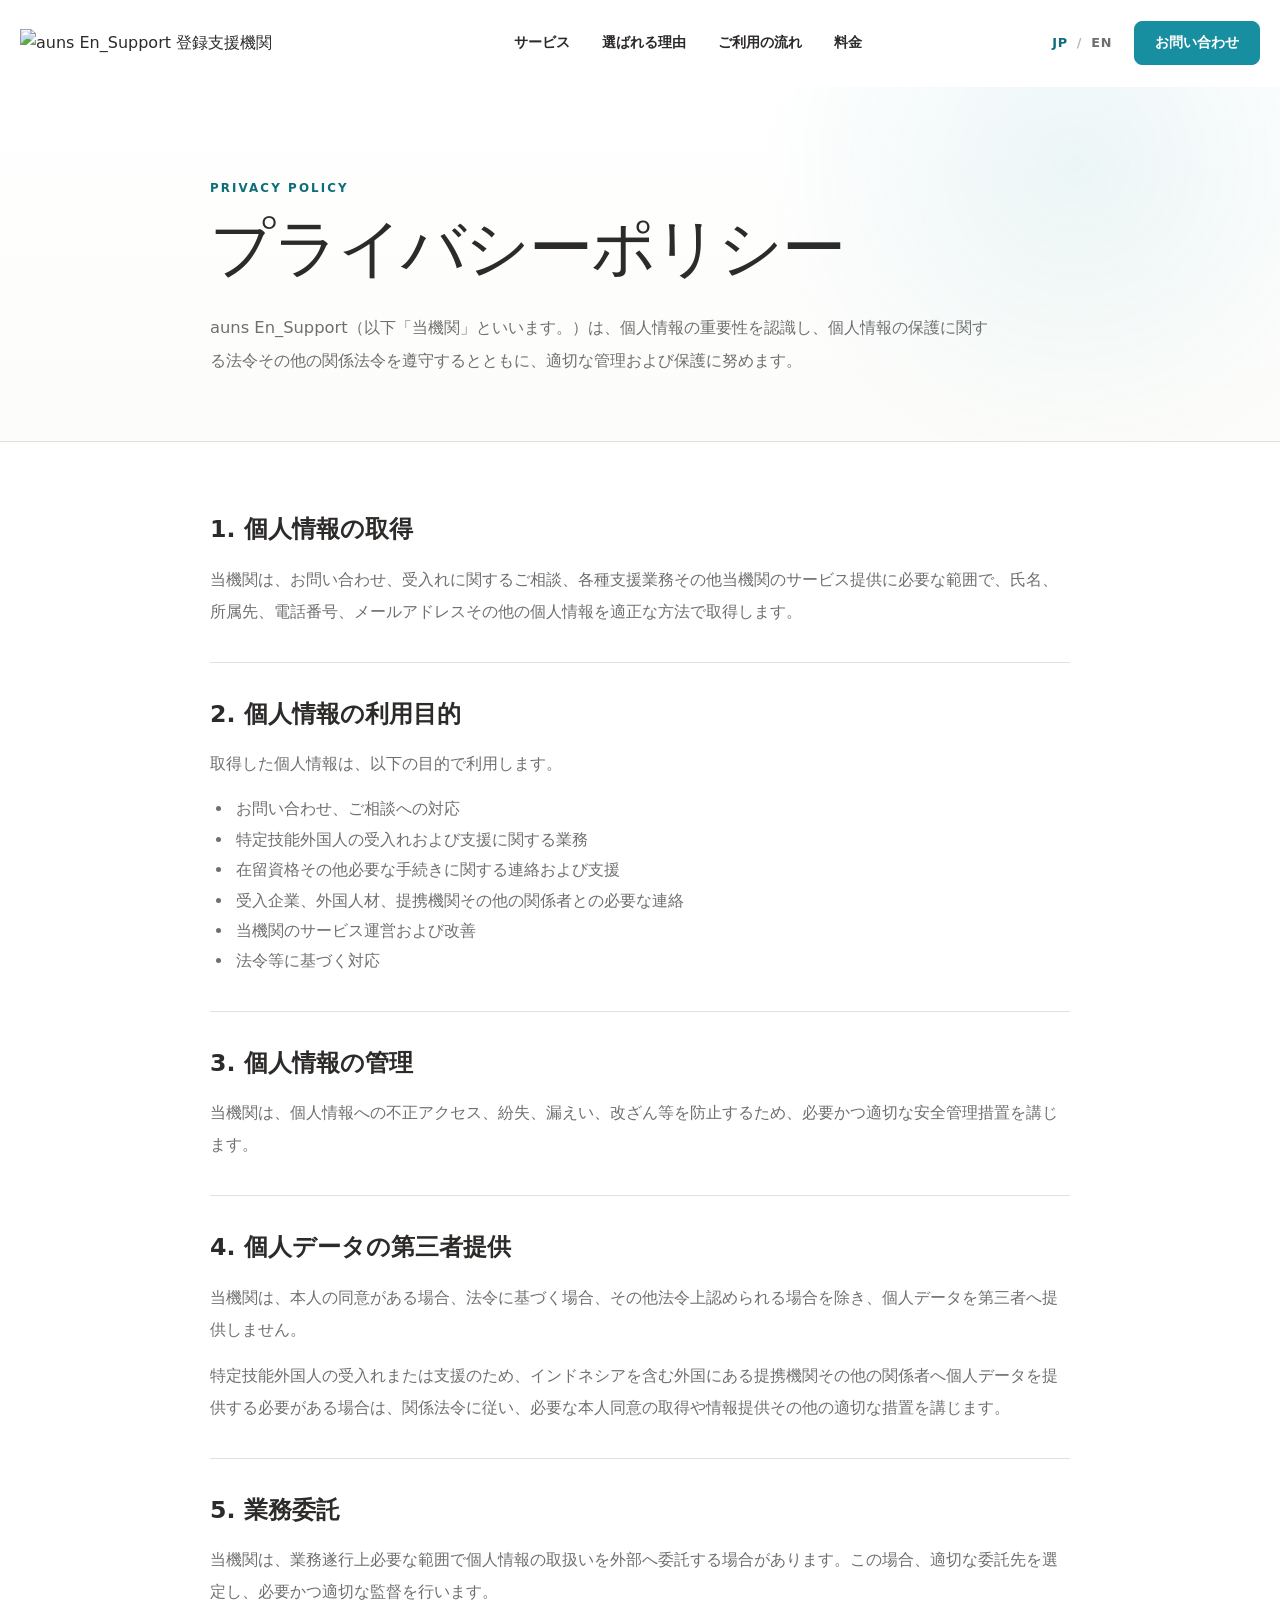
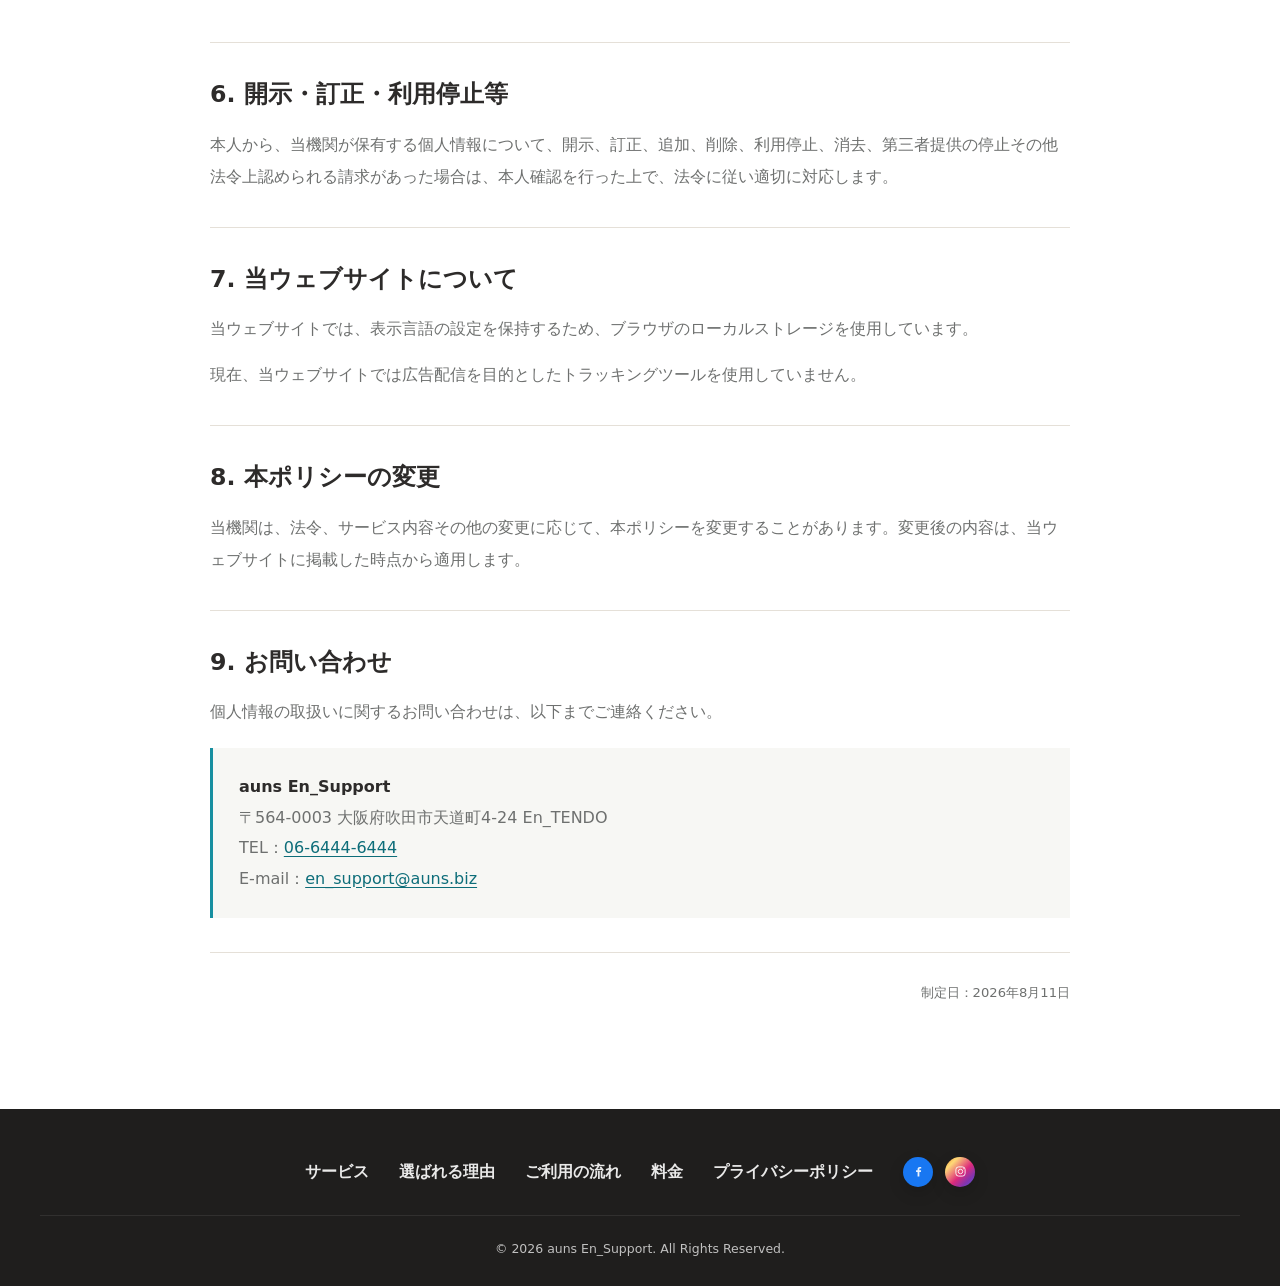
==== commit ef443fba: "V10.13" ====
--- a/privacy.html
+++ b/privacy.html
@@ -26,11 +26,7 @@
   <header class="site-header" id="top">
     <div class="header-inner">
       <a class="brand" href="index.html#top" aria-label="auns En_Support トップへ">
-        <img src="assets/images/logo-mark.png" alt="" class="brand-mark" aria-hidden="true">
-        <span class="brand-wordmark">
-          <strong>auns En_Support</strong>
-          <small data-i18n="brand.role">登録支援機関</small>
-        </span>
+        <img src="assets/images/auns-logo.png" alt="auns En_Support 登録支援機関" class="brand-logo">
       </a>
 
       <nav class="desktop-nav" aria-label="メインナビゲーション">
--- a/assets/css/style.css
+++ b/assets/css/style.css
@@ -872,45 +872,55 @@
 }
 
 .site-footer {
-  padding: 70px 0 26px;
+  padding: 48px 0 24px;
   background: #1f1e1d;
   color: rgba(255,255,255,0.72);
 }
 
 .footer-grid {
   display: grid;
-  grid-template-columns: 1.1fr 1.6fr 0.8fr;
-  gap: 54px;
-}
-
-.footer-brand strong {
+  grid-template-columns: 1fr;
+  gap: 24px;
+}
+
+.footer-grid--simple {
+  justify-items: center;
+}
+
+.footer-links {
+  display: flex;
+  flex-wrap: wrap;
+  align-items: center;
+  justify-content: center;
+  gap: 18px 30px;
+  font-size: 1rem;
+  line-height: 1.5;
+}
+
+.footer-links--compact {
+  width: 100%;
+  min-width: 0;
+}
+
+.footer-links a {
+  color: rgba(255,255,255,0.9);
+  font-weight: 600;
+}
+
+.footer-links a:hover,
+.footer-links a:focus-visible {
   color: var(--white);
-  font-family: Georgia, serif;
-  font-size: 1.45rem;
-  font-weight: 400;
-}
-
-.footer-brand p,
-.footer-info p {
-  margin: 8px 0 0;
-  font-size: 0.84rem;
-}
-
-.footer-links {
-  display: grid;
-  gap: 8px;
-  align-content: start;
-  font-size: 0.84rem;
 }
 
 .footer-bottom {
-  margin-top: 54px;
-  padding-top: 20px;
+  margin-top: 28px;
+  padding-top: 18px;
   border-top: 1px solid rgba(255,255,255,0.08);
+  text-align: center;
 }
 
 .footer-bottom small {
-  font-size: 0.72rem;
+  font-size: 0.78rem;
 }
 
 .reveal {
@@ -1247,7 +1257,20 @@
   }
 
   .footer-grid {
-    gap: 28px;
+    gap: 20px;
+  }
+
+  .footer-grid--simple {
+    justify-items: center;
+  }
+
+  .footer-links,
+  .footer-links--compact {
+    width: 100%;
+    min-width: 0;
+    justify-content: center;
+    gap: 14px 20px;
+    font-size: 0.95rem;
   }
 }
 
@@ -2486,15 +2509,13 @@
     padding: 54px 0 24px;
   }
 
-  .footer-brand p,
-  .footer-info p,
   .footer-links {
-    font-size: 0.9rem;
+    font-size: 0.88rem;
     line-height: 1.8;
   }
 
   .footer-bottom {
-    margin-top: 38px;
+    margin-top: 28px;
   }
 
   .footer-bottom small {
@@ -2933,8 +2954,8 @@
 }
 
 .footer-social-link {
-  width: 32px;
-  height: 32px;
+  width: 30px;
+  height: 30px;
   box-shadow: 0 6px 16px rgba(0, 0, 0, 0.16);
 }
 
@@ -2958,8 +2979,8 @@
 }
 
 .footer-social-link svg {
-  width: 14px;
-  height: 14px;
+  width: 13px;
+  height: 13px;
 }
 
 .social-link svg path,
@@ -2994,8 +3015,9 @@
 
 .footer-socials {
   display: flex;
-  gap: 10px;
-  margin-top: 14px;
+  align-items: center;
+  gap: 12px;
+  margin-top: 0;
 }
 
 @media (max-width: 700px) {
